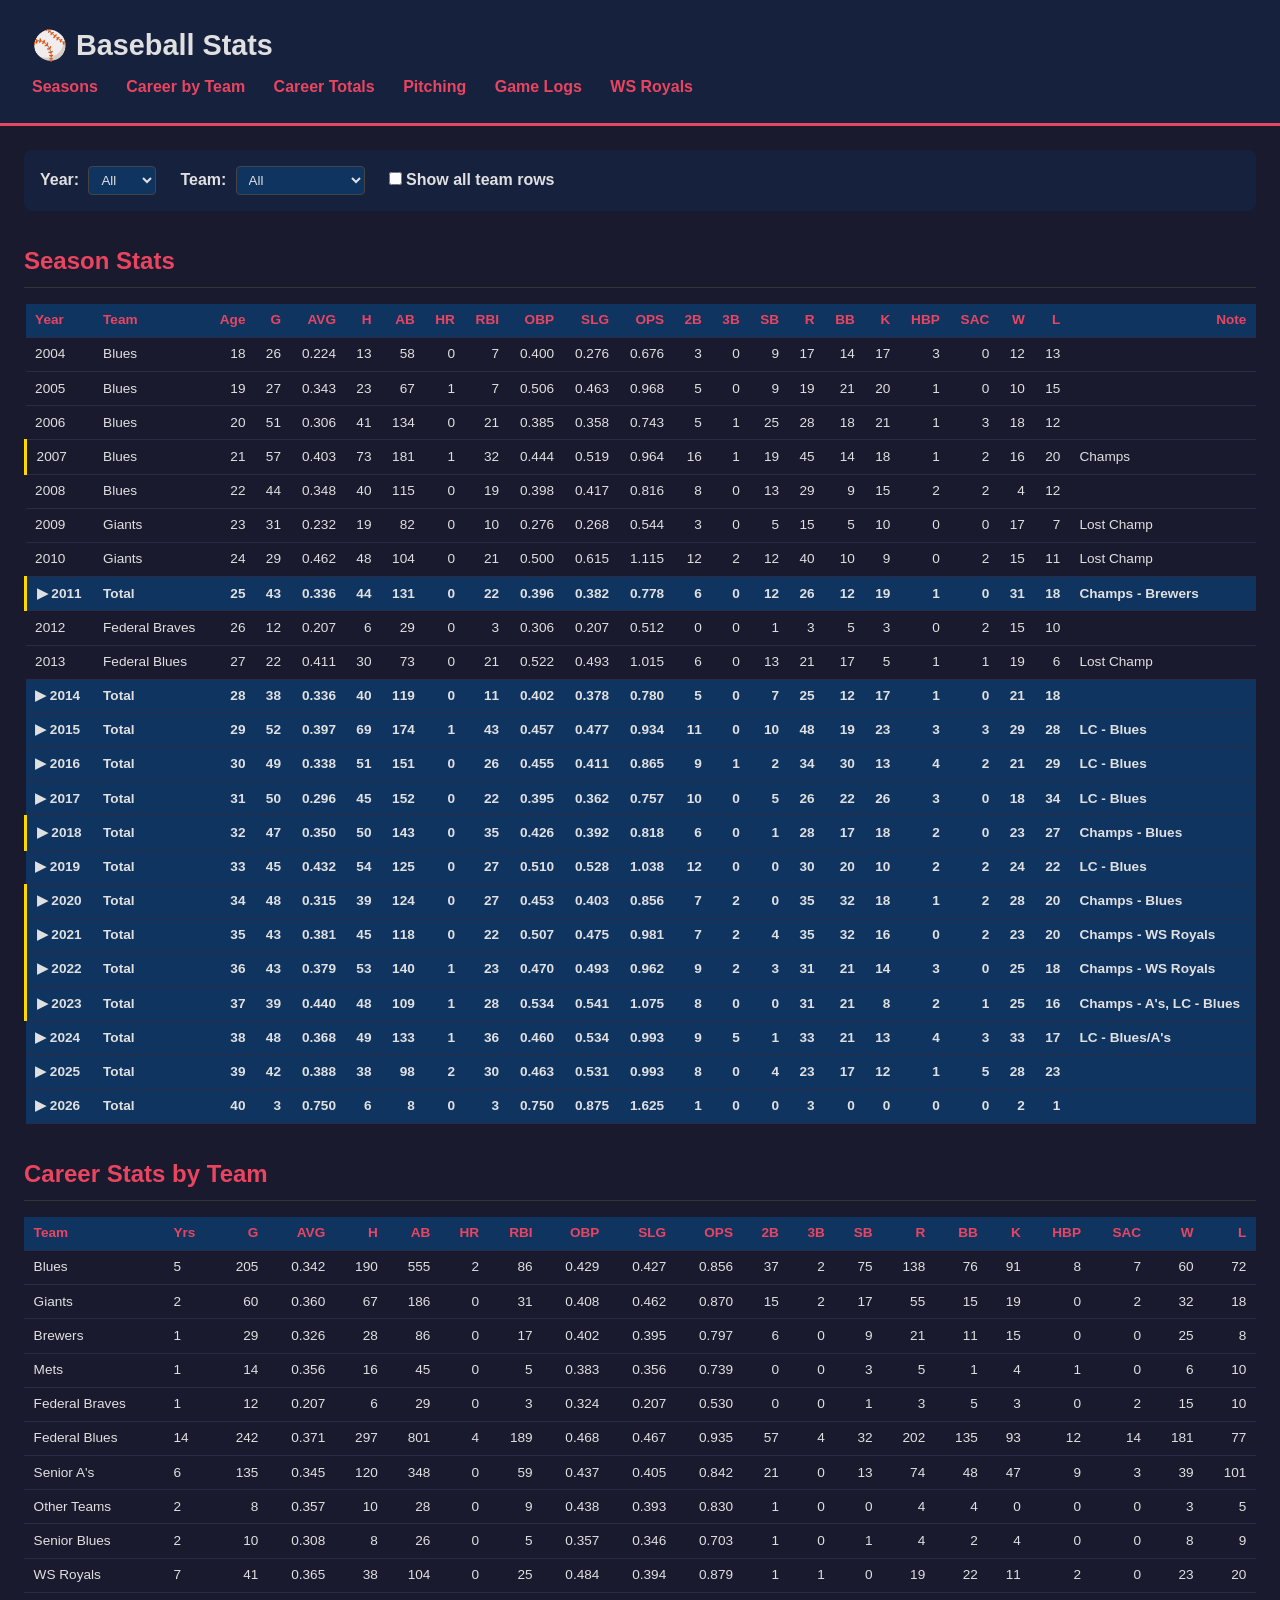
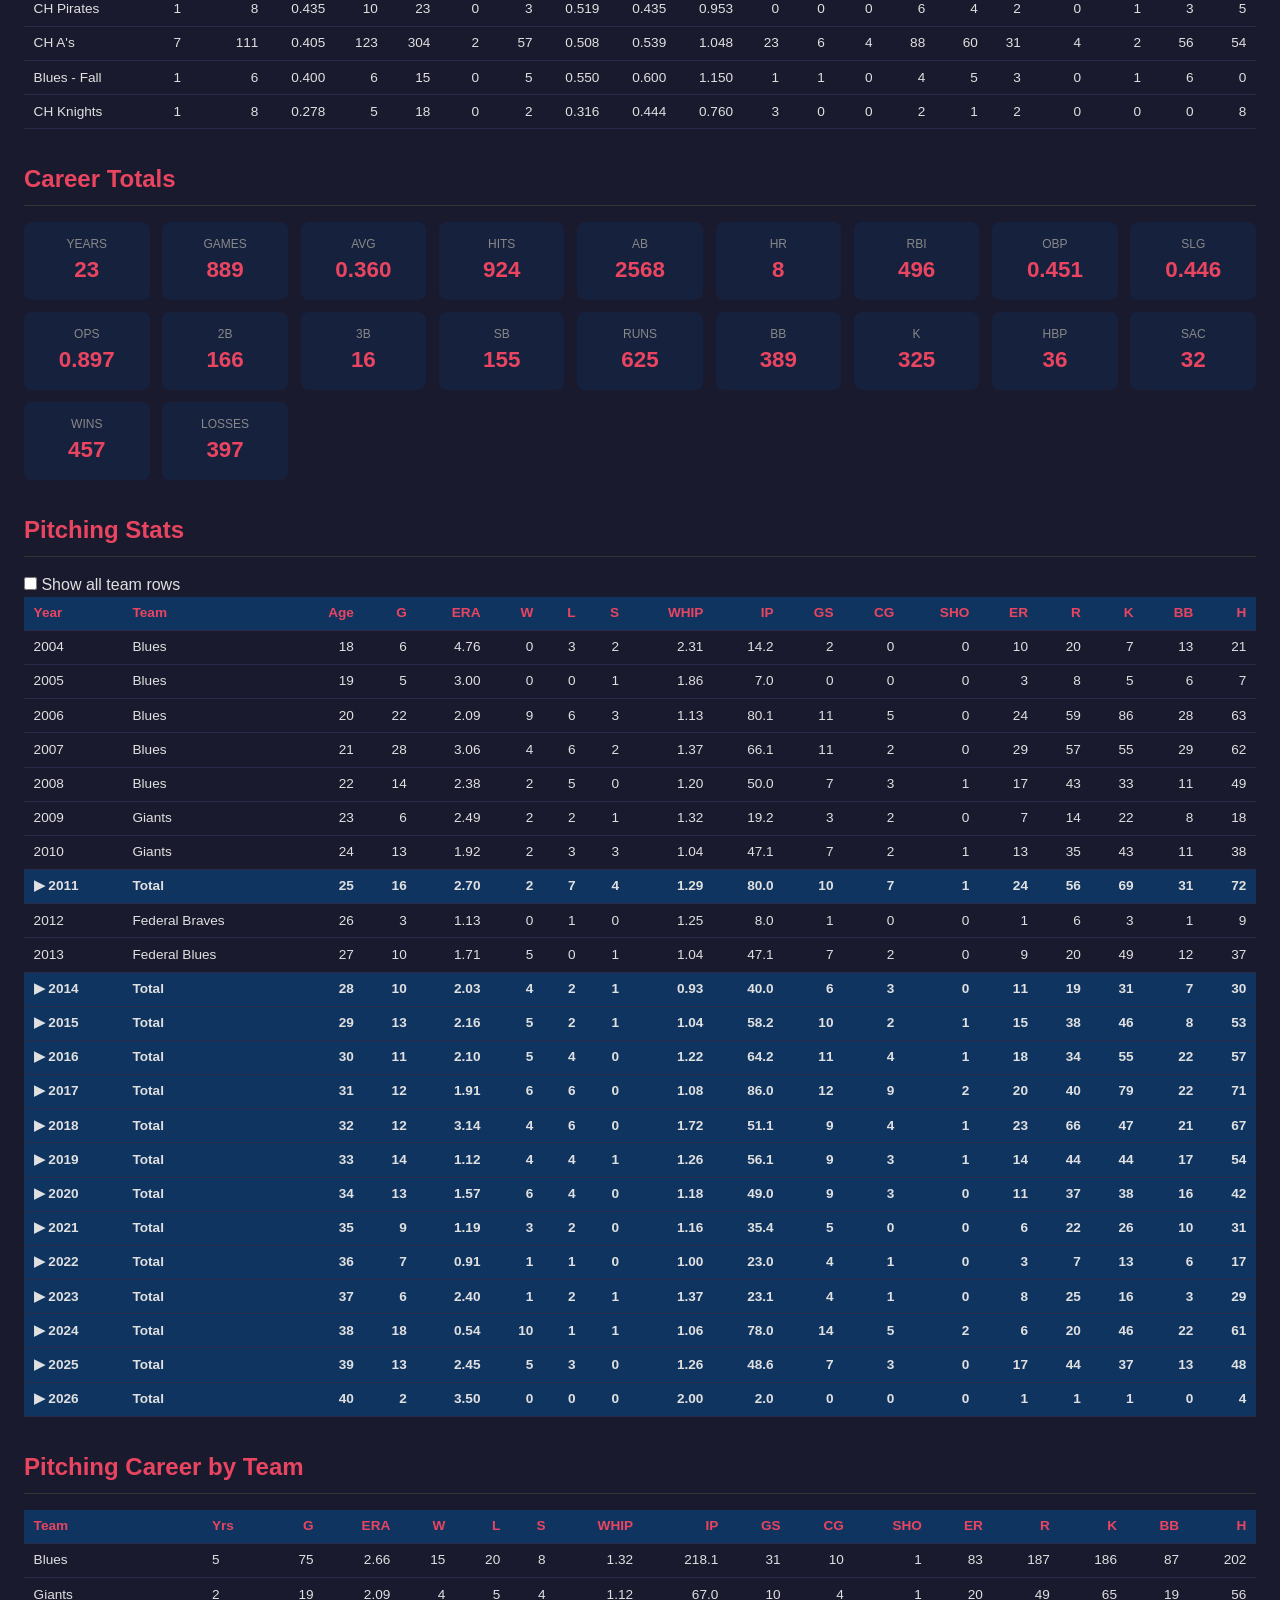
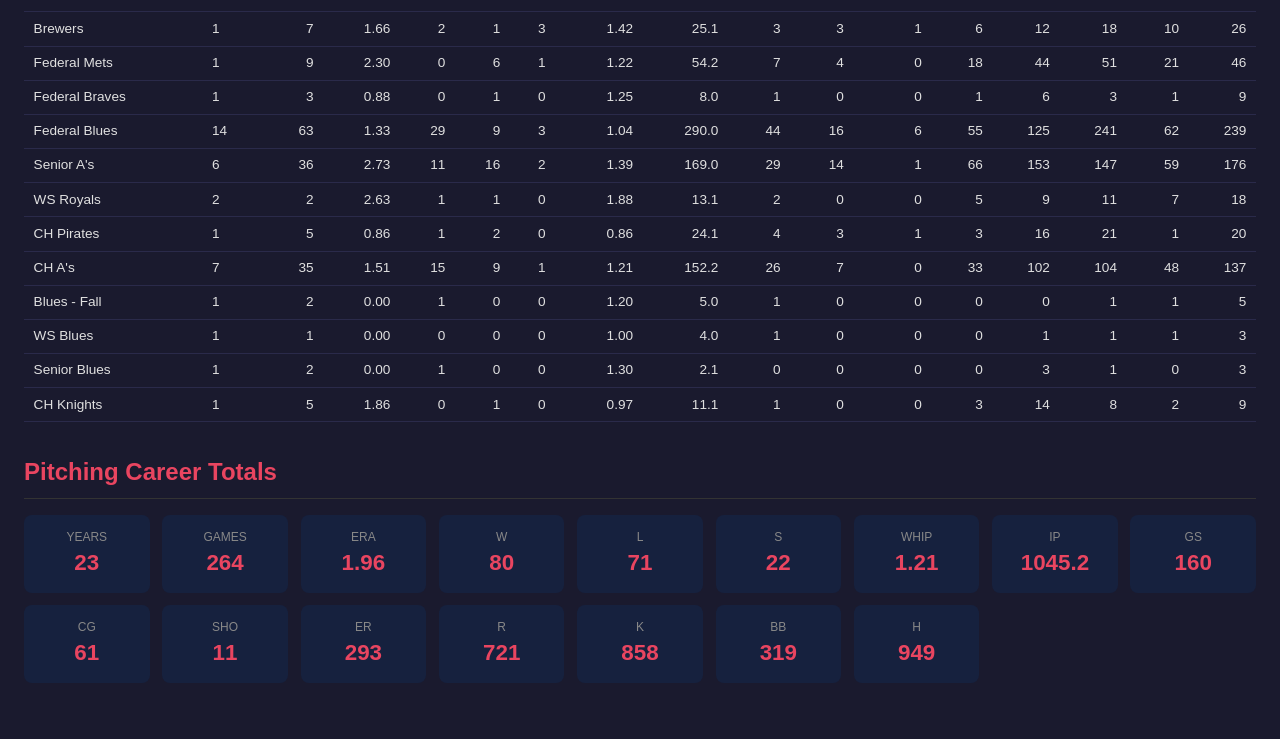
==== index.html @ e750cf39 "Add game logs page with year/team filters" ====
<!DOCTYPE html>
<html lang="en">
<head>
  <meta charset="UTF-8">
  <meta name="viewport" content="width=device-width, initial-scale=1.0">
  <title>Baseball Stats</title>
  <link rel="stylesheet" href="css/style.css">
</head>
<body>
  <header>
    <h1>⚾ Baseball Stats</h1>
    <nav>
      <a href="#seasons">Seasons</a>
      <a href="#career">Career by Team</a>
      <a href="#totals">Career Totals</a>
      <a href="#pitching">Pitching</a>
      <a href="gamelogs/">Game Logs</a>
      <a href="royals/">WS Royals</a>
    </nav>
  </header>

  <main>
    <section id="filters">
      <label>Year:
        <select id="yearFilter"><option value="">All</option></select>
      </label>
      <label>Team:
        <select id="teamFilter"><option value="">All</option></select>
      </label>
      <label>
        <input type="checkbox" id="hideTotals"> Show all team rows
      </label>
    </section>

    <section id="seasons">
      <h2>Season Stats</h2>
      <div class="table-wrap">
        <table id="seasonTable">
          <thead><tr>
            <th data-col="year">Year</th><th data-col="team">Team</th><th data-col="age">Age</th>
            <th data-col="g">G</th><th data-col="avg">AVG</th><th data-col="h">H</th>
            <th data-col="ab">AB</th><th data-col="hr">HR</th><th data-col="rbi">RBI</th>
            <th data-col="obp">OBP</th><th data-col="slg">SLG</th><th data-col="ops">OPS</th>
            <th data-col="2b">2B</th><th data-col="3b">3B</th><th data-col="sb">SB</th>
            <th data-col="r">R</th><th data-col="bb">BB</th><th data-col="k">K</th>
            <th data-col="hb">HBP</th><th data-col="s">SAC</th>
            <th data-col="w">W</th><th data-col="l">L</th><th data-col="note">Note</th>
          </tr></thead>
          <tbody></tbody>
        </table>
      </div>
    </section>

    <section id="career">
      <h2>Career Stats by Team</h2>
      <div class="table-wrap">
        <table id="careerTable">
          <thead><tr>
            <th data-col="team">Team</th><th data-col="years">Yrs</th><th data-col="g">G</th>
            <th data-col="avg">AVG</th><th data-col="h">H</th><th data-col="ab">AB</th>
            <th data-col="hr">HR</th><th data-col="rbi">RBI</th><th data-col="obp">OBP</th>
            <th data-col="slg">SLG</th><th data-col="ops">OPS</th>
            <th data-col="2b">2B</th><th data-col="3b">3B</th><th data-col="sb">SB</th>
            <th data-col="r">R</th><th data-col="bb">BB</th><th data-col="k">K</th>
            <th data-col="hb">HBP</th><th data-col="s">SAC</th>
            <th data-col="w">W</th><th data-col="l">L</th>
          </tr></thead>
          <tbody></tbody>
        </table>
      </div>
    </section>

    <section id="totals">
      <h2>Career Totals</h2>
      <div id="totalsCard"></div>
    </section>
    <section id="pitching">
      <h2>Pitching Stats</h2>
      <label>
        <input type="checkbox" id="hidePitchingTotals"> Show all team rows
      </label>
      <div class="table-wrap">
        <table id="pitchingTable">
          <thead><tr>
            <th data-col="year">Year</th><th data-col="team">Team</th><th data-col="age">Age</th>
            <th data-col="g">G</th><th data-col="era">ERA</th><th data-col="w">W</th>
            <th data-col="l">L</th><th data-col="s">S</th><th data-col="whip">WHIP</th>
            <th data-col="ip">IP</th><th data-col="gs">GS</th><th data-col="cg">CG</th>
            <th data-col="sho">SHO</th><th data-col="er">ER</th><th data-col="r">R</th>
            <th data-col="k">K</th><th data-col="bb">BB</th><th data-col="h">H</th>
          </tr></thead>
          <tbody></tbody>
        </table>
      </div>
    </section>

    <section id="pitchingCareer">
      <h2>Pitching Career by Team</h2>
      <div class="table-wrap">
        <table id="pitchingCareerTable">
          <thead><tr>
            <th>Team</th><th>Yrs</th><th>G</th><th>ERA</th><th>W</th><th>L</th>
            <th>S</th><th>WHIP</th><th>IP</th><th>GS</th><th>CG</th>
            <th>SHO</th><th>ER</th><th>R</th><th>K</th><th>BB</th><th>H</th>
          </tr></thead>
          <tbody></tbody>
        </table>
      </div>
    </section>

    <section id="pitchingTotals">
      <h2>Pitching Career Totals</h2>
      <div id="pitchingTotalsCard"></div>
    </section>

  </main>

  <script src="js/app.js"></script>
</body>
</html>
---- css/style.css ----
* { margin: 0; padding: 0; box-sizing: border-box; }

body {
  font-family: -apple-system, BlinkMacSystemFont, 'Segoe UI', sans-serif;
  background: #1a1a2e;
  color: #e0e0e0;
  line-height: 1.5;
}

header {
  background: #16213e;
  padding: 1.5rem 2rem;
  border-bottom: 3px solid #e94560;
}

header h1 { font-size: 1.8rem; margin-bottom: 0.5rem; }

nav a {
  color: #e94560;
  text-decoration: none;
  margin-right: 1.5rem;
  font-weight: 600;
}
nav a:hover { text-decoration: underline; }

main { max-width: 1400px; margin: 0 auto; padding: 1.5rem; }

section { margin-bottom: 2rem; }

h2 {
  color: #e94560;
  margin-bottom: 1rem;
  border-bottom: 1px solid #333;
  padding-bottom: 0.5rem;
}

#filters {
  display: flex;
  gap: 1.5rem;
  align-items: center;
  flex-wrap: wrap;
  padding: 1rem;
  background: #16213e;
  border-radius: 8px;
}

#filters label { font-weight: 600; }

#filters select {
  background: #0f3460;
  color: #e0e0e0;
  border: 1px solid #444;
  padding: 0.3rem 0.5rem;
  border-radius: 4px;
  margin-left: 0.3rem;
}

.table-wrap { overflow-x: auto; }

table {
  width: 100%;
  border-collapse: collapse;
  font-size: 0.85rem;
}

th, td {
  padding: 0.4rem 0.6rem;
  text-align: right;
  white-space: nowrap;
  border-bottom: 1px solid #2a2a4a;
}

th {
  background: #0f3460;
  color: #e94560;
  cursor: pointer;
  position: sticky;
  top: 0;
  user-select: none;
}
th:hover { background: #1a4a80; }
th.sort-asc::after { content: ' ▲'; }
th.sort-desc::after { content: ' ▼'; }

td:first-child, th:first-child,
td:nth-child(2), th:nth-child(2) { text-align: left; }

tr:hover { background: #16213e; }
tr.total-row { background: #0f3460; font-weight: 700; }
tr.champ-row { border-left: 3px solid gold; }

#totalsCard, #pitchingTotalsCard, .totals-card-grid {
  display: grid;
  grid-template-columns: repeat(auto-fill, minmax(120px, 1fr));
  gap: 0.8rem;
}

.stat-card {
  background: #16213e;
  padding: 0.8rem;
  border-radius: 8px;
  text-align: center;
}
.stat-card .label { font-size: 0.75rem; color: #888; text-transform: uppercase; }
.stat-card .value { font-size: 1.4rem; font-weight: 700; color: #e94560; }

@media (max-width: 768px) {
  header { padding: 1rem; }
  main { padding: 0.5rem; }
  #filters { flex-direction: column; gap: 0.5rem; }
  table { font-size: 0.75rem; }
  th, td { padding: 0.3rem 0.4rem; }
}
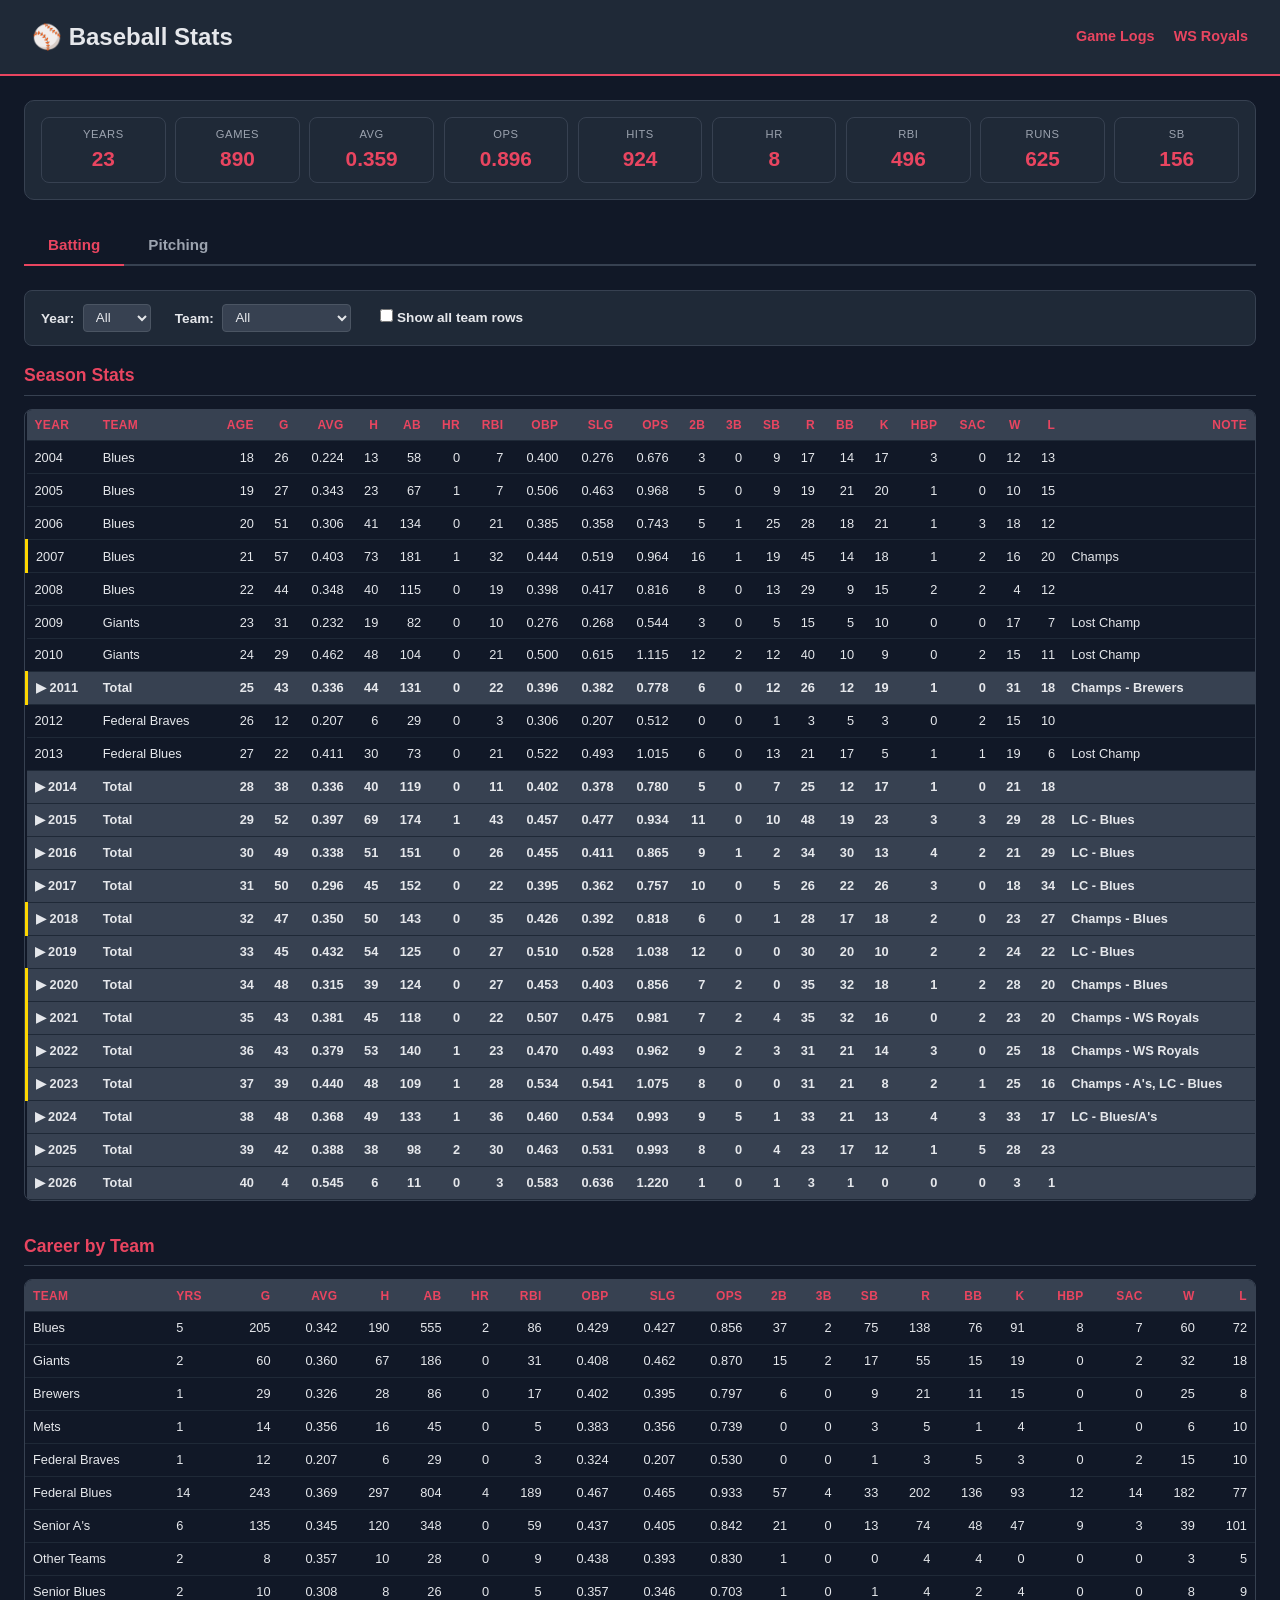
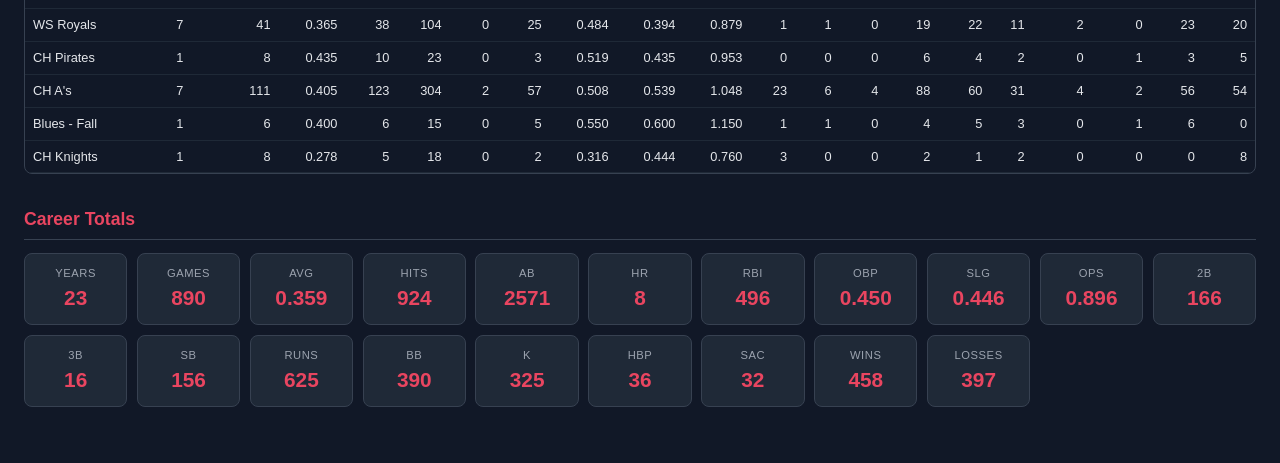
==== commit 5ca632c5: "Redesign: tabs, hero section, cleaner layout" ====
--- a/index.html
+++ b/index.html
@@ -10,109 +10,116 @@
   <header>
     <h1>⚾ Baseball Stats</h1>
     <nav>
-      <a href="#seasons">Seasons</a>
-      <a href="#career">Career by Team</a>
-      <a href="#totals">Career Totals</a>
-      <a href="#pitching">Pitching</a>
       <a href="gamelogs/">Game Logs</a>
       <a href="royals/">WS Royals</a>
     </nav>
   </header>
 
   <main>
-    <section id="filters">
-      <label>Year:
-        <select id="yearFilter"><option value="">All</option></select>
-      </label>
-      <label>Team:
-        <select id="teamFilter"><option value="">All</option></select>
-      </label>
-      <label>
-        <input type="checkbox" id="hideTotals"> Show all team rows
-      </label>
-    </section>
+    <div class="hero" id="heroCard"></div>
 
-    <section id="seasons">
-      <h2>Season Stats</h2>
-      <div class="table-wrap">
-        <table id="seasonTable">
-          <thead><tr>
-            <th data-col="year">Year</th><th data-col="team">Team</th><th data-col="age">Age</th>
-            <th data-col="g">G</th><th data-col="avg">AVG</th><th data-col="h">H</th>
-            <th data-col="ab">AB</th><th data-col="hr">HR</th><th data-col="rbi">RBI</th>
-            <th data-col="obp">OBP</th><th data-col="slg">SLG</th><th data-col="ops">OPS</th>
-            <th data-col="2b">2B</th><th data-col="3b">3B</th><th data-col="sb">SB</th>
-            <th data-col="r">R</th><th data-col="bb">BB</th><th data-col="k">K</th>
-            <th data-col="hb">HBP</th><th data-col="s">SAC</th>
-            <th data-col="w">W</th><th data-col="l">L</th><th data-col="note">Note</th>
-          </tr></thead>
-          <tbody></tbody>
-        </table>
-      </div>
-    </section>
+    <div class="tabs">
+      <button class="tab-btn active" data-tab="batting">Batting</button>
+      <button class="tab-btn" data-tab="pitching">Pitching</button>
+    </div>
 
-    <section id="career">
-      <h2>Career Stats by Team</h2>
-      <div class="table-wrap">
-        <table id="careerTable">
-          <thead><tr>
-            <th data-col="team">Team</th><th data-col="years">Yrs</th><th data-col="g">G</th>
-            <th data-col="avg">AVG</th><th data-col="h">H</th><th data-col="ab">AB</th>
-            <th data-col="hr">HR</th><th data-col="rbi">RBI</th><th data-col="obp">OBP</th>
-            <th data-col="slg">SLG</th><th data-col="ops">OPS</th>
-            <th data-col="2b">2B</th><th data-col="3b">3B</th><th data-col="sb">SB</th>
-            <th data-col="r">R</th><th data-col="bb">BB</th><th data-col="k">K</th>
-            <th data-col="hb">HBP</th><th data-col="s">SAC</th>
-            <th data-col="w">W</th><th data-col="l">L</th>
-          </tr></thead>
-          <tbody></tbody>
-        </table>
-      </div>
-    </section>
+    <div id="batting" class="tab-content active">
+      <section id="filters">
+        <label>Year:
+          <select id="yearFilter"><option value="">All</option></select>
+        </label>
+        <label>Team:
+          <select id="teamFilter"><option value="">All</option></select>
+        </label>
+        <label>
+          <input type="checkbox" id="hideTotals"> Show all team rows
+        </label>
+      </section>
 
-    <section id="totals">
-      <h2>Career Totals</h2>
-      <div id="totalsCard"></div>
-    </section>
-    <section id="pitching">
-      <h2>Pitching Stats</h2>
-      <label>
-        <input type="checkbox" id="hidePitchingTotals"> Show all team rows
-      </label>
-      <div class="table-wrap">
-        <table id="pitchingTable">
-          <thead><tr>
-            <th data-col="year">Year</th><th data-col="team">Team</th><th data-col="age">Age</th>
-            <th data-col="g">G</th><th data-col="era">ERA</th><th data-col="w">W</th>
-            <th data-col="l">L</th><th data-col="s">S</th><th data-col="whip">WHIP</th>
-            <th data-col="ip">IP</th><th data-col="gs">GS</th><th data-col="cg">CG</th>
-            <th data-col="sho">SHO</th><th data-col="er">ER</th><th data-col="r">R</th>
-            <th data-col="k">K</th><th data-col="bb">BB</th><th data-col="h">H</th>
-          </tr></thead>
-          <tbody></tbody>
-        </table>
-      </div>
-    </section>
+      <section id="seasons">
+        <h2>Season Stats</h2>
+        <div class="table-wrap">
+          <table id="seasonTable">
+            <thead><tr>
+              <th data-col="year">Year</th><th data-col="team">Team</th><th data-col="age">Age</th>
+              <th data-col="g">G</th><th data-col="avg">AVG</th><th data-col="h">H</th>
+              <th data-col="ab">AB</th><th data-col="hr">HR</th><th data-col="rbi">RBI</th>
+              <th data-col="obp">OBP</th><th data-col="slg">SLG</th><th data-col="ops">OPS</th>
+              <th data-col="2b">2B</th><th data-col="3b">3B</th><th data-col="sb">SB</th>
+              <th data-col="r">R</th><th data-col="bb">BB</th><th data-col="k">K</th>
+              <th data-col="hb">HBP</th><th data-col="s">SAC</th>
+              <th data-col="w">W</th><th data-col="l">L</th><th data-col="note">Note</th>
+            </tr></thead>
+            <tbody></tbody>
+          </table>
+        </div>
+      </section>
 
-    <section id="pitchingCareer">
-      <h2>Pitching Career by Team</h2>
-      <div class="table-wrap">
-        <table id="pitchingCareerTable">
-          <thead><tr>
-            <th>Team</th><th>Yrs</th><th>G</th><th>ERA</th><th>W</th><th>L</th>
-            <th>S</th><th>WHIP</th><th>IP</th><th>GS</th><th>CG</th>
-            <th>SHO</th><th>ER</th><th>R</th><th>K</th><th>BB</th><th>H</th>
-          </tr></thead>
-          <tbody></tbody>
-        </table>
-      </div>
-    </section>
+      <section id="career">
+        <h2>Career by Team</h2>
+        <div class="table-wrap">
+          <table id="careerTable">
+            <thead><tr>
+              <th data-col="team">Team</th><th data-col="years">Yrs</th><th data-col="g">G</th>
+              <th data-col="avg">AVG</th><th data-col="h">H</th><th data-col="ab">AB</th>
+              <th data-col="hr">HR</th><th data-col="rbi">RBI</th><th data-col="obp">OBP</th>
+              <th data-col="slg">SLG</th><th data-col="ops">OPS</th>
+              <th data-col="2b">2B</th><th data-col="3b">3B</th><th data-col="sb">SB</th>
+              <th data-col="r">R</th><th data-col="bb">BB</th><th data-col="k">K</th>
+              <th data-col="hb">HBP</th><th data-col="s">SAC</th>
+              <th data-col="w">W</th><th data-col="l">L</th>
+            </tr></thead>
+            <tbody></tbody>
+          </table>
+        </div>
+      </section>
 
-    <section id="pitchingTotals">
-      <h2>Pitching Career Totals</h2>
-      <div id="pitchingTotalsCard"></div>
-    </section>
+      <section id="totals">
+        <h2>Career Totals</h2>
+        <div id="totalsCard"></div>
+      </section>
+    </div>
 
+    <div id="pitching" class="tab-content">
+      <section>
+        <h2>Pitching Stats</h2>
+        <label style="display:inline-block;margin-bottom:0.8rem;">
+          <input type="checkbox" id="hidePitchingTotals"> Show all team rows
+        </label>
+        <div class="table-wrap">
+          <table id="pitchingTable">
+            <thead><tr>
+              <th data-col="year">Year</th><th data-col="team">Team</th><th data-col="age">Age</th>
+              <th data-col="g">G</th><th data-col="era">ERA</th><th data-col="w">W</th>
+              <th data-col="l">L</th><th data-col="s">S</th><th data-col="whip">WHIP</th>
+              <th data-col="ip">IP</th><th data-col="gs">GS</th><th data-col="cg">CG</th>
+              <th data-col="sho">SHO</th><th data-col="er">ER</th><th data-col="r">R</th>
+              <th data-col="k">K</th><th data-col="bb">BB</th><th data-col="h">H</th>
+            </tr></thead>
+            <tbody></tbody>
+          </table>
+        </div>
+      </section>
+
+      <section id="pitchingCareer">
+        <h2>Pitching Career by Team</h2>
+        <div class="table-wrap">
+          <table id="pitchingCareerTable">
+            <thead><tr>
+              <th>Team</th><th>Yrs</th><th>G</th><th>ERA</th><th>W</th><th>L</th>
+              <th>S</th><th>WHIP</th><th>IP</th><th>GS</th><th>CG</th>
+              <th>SHO</th><th>ER</th><th>R</th><th>K</th><th>BB</th><th>H</th>
+            </tr></thead>
+            <tbody></tbody>
+          </table>
+        </div>
+      </section>
+
+      <section id="pitchingTotals">
+        <h2>Pitching Career Totals</h2>
+        <div id="pitchingTotalsCard"></div>
+      </section>
+    </div>
   </main>
 
   <script src="js/app.js"></script>
--- a/css/style.css
+++ b/css/style.css
@@ -2,112 +2,179 @@
 
 body {
   font-family: -apple-system, BlinkMacSystemFont, 'Segoe UI', sans-serif;
-  background: #1a1a2e;
-  color: #e0e0e0;
+  background: #111827;
+  color: #e5e7eb;
   line-height: 1.5;
 }
 
 header {
-  background: #16213e;
-  padding: 1.5rem 2rem;
-  border-bottom: 3px solid #e94560;
+  background: #1f2937;
+  padding: 1.2rem 2rem;
+  border-bottom: 2px solid #e94560;
+  display: flex;
+  align-items: center;
+  justify-content: space-between;
+  flex-wrap: wrap;
+  gap: 0.5rem;
 }
 
-header h1 { font-size: 1.8rem; margin-bottom: 0.5rem; }
+header h1 { font-size: 1.5rem; }
 
+nav { display: flex; gap: 1.2rem; flex-wrap: wrap; }
 nav a {
   color: #e94560;
   text-decoration: none;
-  margin-right: 1.5rem;
   font-weight: 600;
+  font-size: 0.9rem;
 }
 nav a:hover { text-decoration: underline; }
 
 main { max-width: 1400px; margin: 0 auto; padding: 1.5rem; }
 
+/* Hero */
+.hero {
+  display: grid;
+  grid-template-columns: repeat(auto-fit, minmax(100px, 1fr));
+  gap: 0.6rem;
+  margin-bottom: 1.5rem;
+  padding: 1rem;
+  background: #1f2937;
+  border-radius: 10px;
+  border: 1px solid #374151;
+}
+
+.hero .stat-card {
+  background: transparent;
+  padding: 0.5rem;
+}
+
+/* Tabs */
+.tabs {
+  display: flex;
+  gap: 0;
+  margin-bottom: 1.5rem;
+  border-bottom: 2px solid #374151;
+}
+
+.tab-btn {
+  padding: 0.7rem 1.5rem;
+  background: transparent;
+  border: none;
+  color: #9ca3af;
+  font-size: 0.95rem;
+  font-weight: 600;
+  cursor: pointer;
+  border-bottom: 2px solid transparent;
+  margin-bottom: -2px;
+  transition: color 0.2s, border-color 0.2s;
+}
+
+.tab-btn:hover { color: #e5e7eb; }
+.tab-btn.active {
+  color: #e94560;
+  border-bottom-color: #e94560;
+}
+
+.tab-content { display: none; }
+.tab-content.active { display: block; }
+
+/* Sections */
 section { margin-bottom: 2rem; }
 
 h2 {
   color: #e94560;
-  margin-bottom: 1rem;
-  border-bottom: 1px solid #333;
-  padding-bottom: 0.5rem;
+  margin-bottom: 0.8rem;
+  font-size: 1.1rem;
+  border-bottom: 1px solid #374151;
+  padding-bottom: 0.4rem;
 }
 
+/* Filters */
 #filters {
   display: flex;
   gap: 1.5rem;
   align-items: center;
   flex-wrap: wrap;
-  padding: 1rem;
-  background: #16213e;
+  padding: 0.8rem 1rem;
+  background: #1f2937;
   border-radius: 8px;
+  margin-bottom: 1rem;
+  border: 1px solid #374151;
 }
 
-#filters label { font-weight: 600; }
+#filters label { font-weight: 600; font-size: 0.85rem; }
 
-#filters select {
-  background: #0f3460;
-  color: #e0e0e0;
-  border: 1px solid #444;
+#filters select, #filters input[type="checkbox"] {
+  background: #374151;
+  color: #e5e7eb;
+  border: 1px solid #4b5563;
   padding: 0.3rem 0.5rem;
   border-radius: 4px;
   margin-left: 0.3rem;
 }
 
-.table-wrap { overflow-x: auto; }
+/* Tables */
+.table-wrap { overflow-x: auto; border-radius: 8px; border: 1px solid #374151; }
 
 table {
   width: 100%;
   border-collapse: collapse;
-  font-size: 0.85rem;
+  font-size: 0.8rem;
 }
 
 th, td {
-  padding: 0.4rem 0.6rem;
+  padding: 0.4rem 0.5rem;
   text-align: right;
   white-space: nowrap;
-  border-bottom: 1px solid #2a2a4a;
+  border-bottom: 1px solid #1f2937;
 }
 
 th {
-  background: #0f3460;
+  background: #374151;
   color: #e94560;
   cursor: pointer;
   position: sticky;
   top: 0;
   user-select: none;
+  font-size: 0.75rem;
+  text-transform: uppercase;
+  letter-spacing: 0.03em;
 }
-th:hover { background: #1a4a80; }
+th:hover { background: #4b5563; }
 th.sort-asc::after { content: ' ▲'; }
 th.sort-desc::after { content: ' ▼'; }
 
 td:first-child, th:first-child,
 td:nth-child(2), th:nth-child(2) { text-align: left; }
 
-tr:hover { background: #16213e; }
-tr.total-row { background: #0f3460; font-weight: 700; }
+tr:hover { background: #1f2937; }
+tr.total-row { background: #374151; font-weight: 700; }
 tr.champ-row { border-left: 3px solid gold; }
+tr.expandable:hover { background: #4b5563; }
 
+/* Stat Cards */
 #totalsCard, #pitchingTotalsCard, .totals-card-grid {
   display: grid;
-  grid-template-columns: repeat(auto-fill, minmax(120px, 1fr));
-  gap: 0.8rem;
+  grid-template-columns: repeat(auto-fill, minmax(100px, 1fr));
+  gap: 0.6rem;
 }
 
 .stat-card {
-  background: #16213e;
-  padding: 0.8rem;
+  background: #1f2937;
+  padding: 0.7rem;
   border-radius: 8px;
   text-align: center;
+  border: 1px solid #374151;
 }
-.stat-card .label { font-size: 0.75rem; color: #888; text-transform: uppercase; }
-.stat-card .value { font-size: 1.4rem; font-weight: 700; color: #e94560; }
+.stat-card .label { font-size: 0.7rem; color: #9ca3af; text-transform: uppercase; letter-spacing: 0.05em; }
+.stat-card .value { font-size: 1.3rem; font-weight: 700; color: #e94560; }
 
 @media (max-width: 768px) {
-  header { padding: 1rem; }
-  main { padding: 0.5rem; }
+  header { padding: 1rem; flex-direction: column; align-items: flex-start; }
+  main { padding: 0.75rem; }
   #filters { flex-direction: column; gap: 0.5rem; }
-  table { font-size: 0.75rem; }
+  table { font-size: 0.7rem; }
   th, td { padding: 0.3rem 0.4rem; }
+  .hero { grid-template-columns: repeat(3, 1fr); }
+  .tab-btn { padding: 0.5rem 1rem; font-size: 0.85rem; }
 }
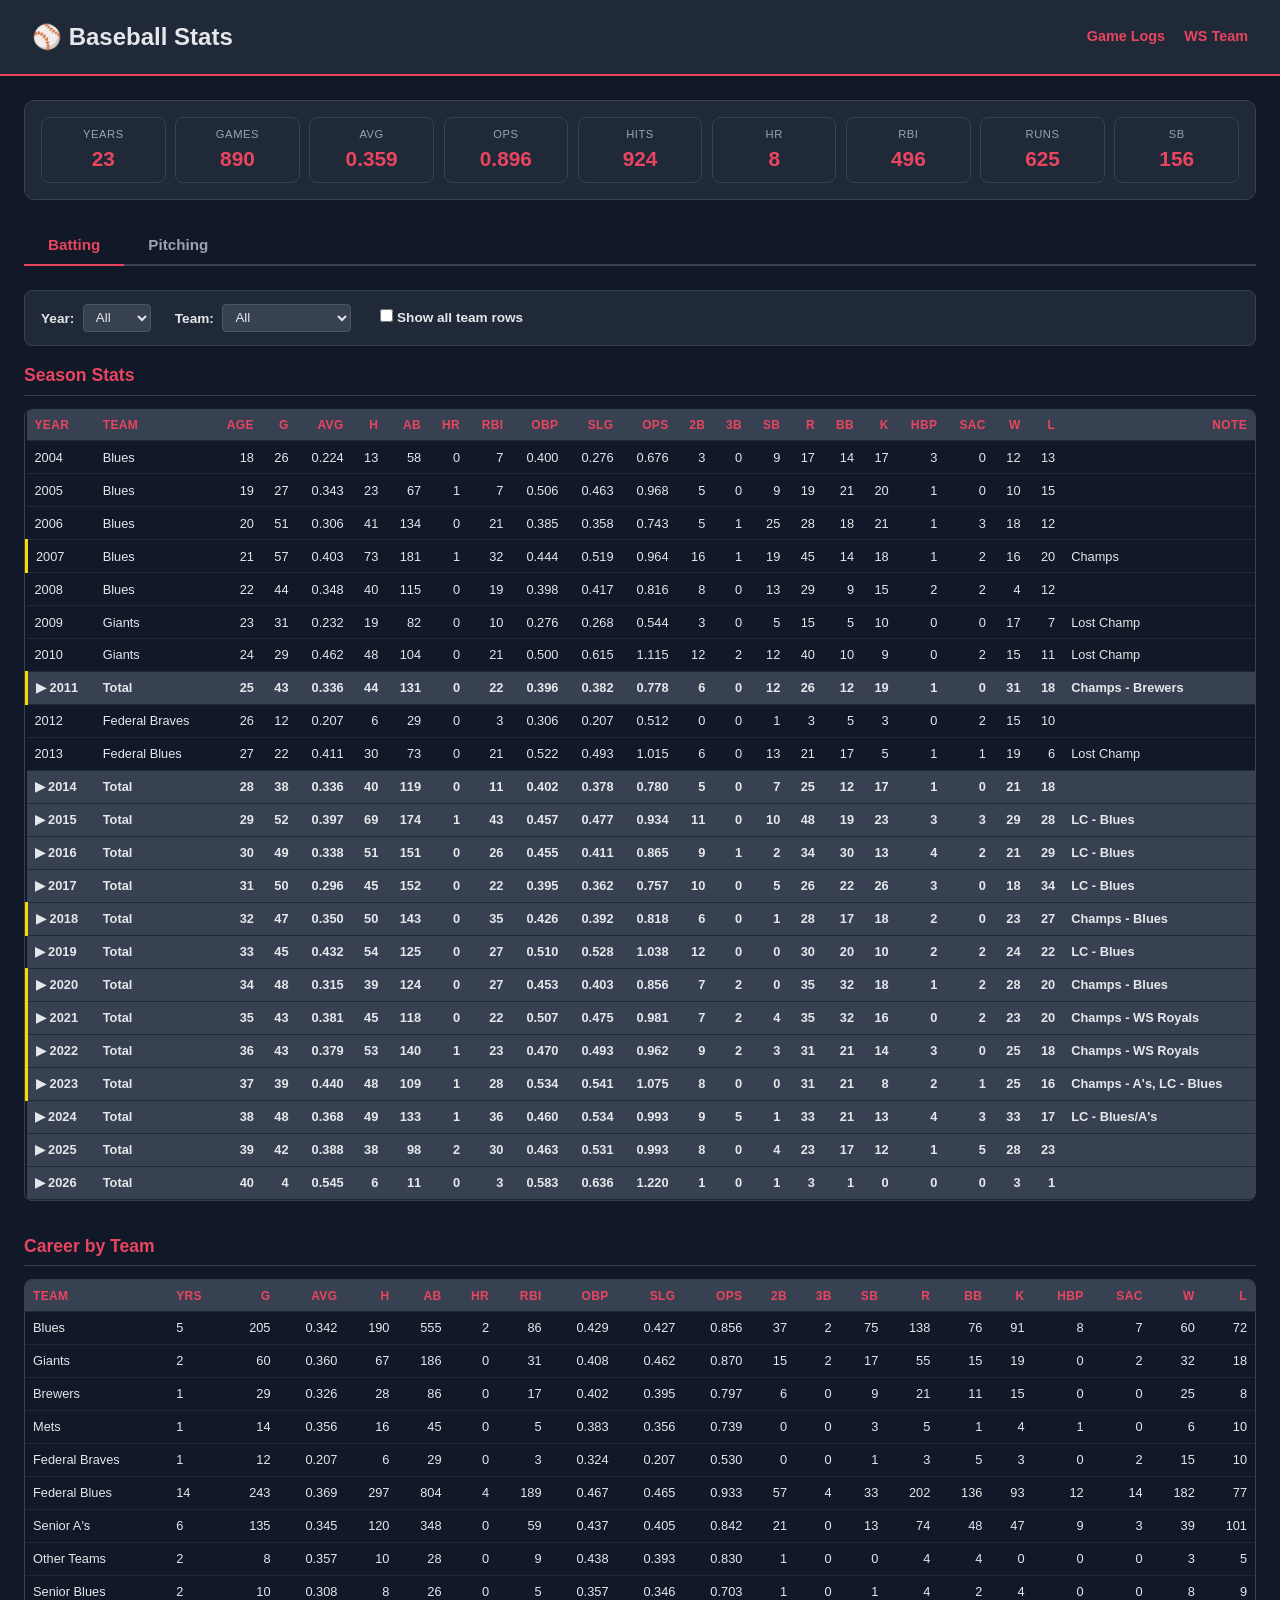
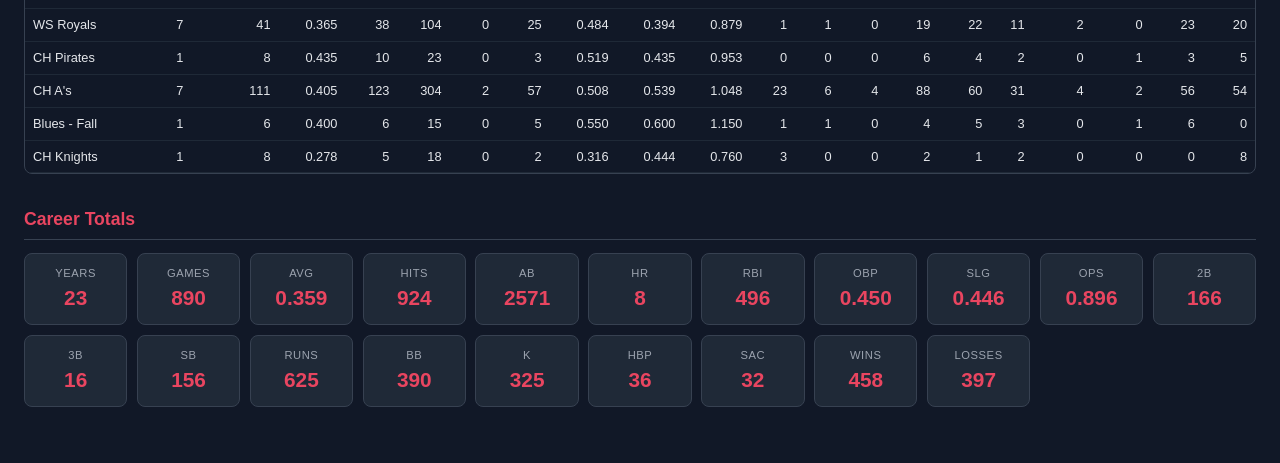
==== commit ef07d0e2: "Rename to WS Team, add Team Stats tab with player aggregation" ====
--- a/index.html
+++ b/index.html
@@ -11,7 +11,7 @@
     <h1>⚾ Baseball Stats</h1>
     <nav>
       <a href="gamelogs/">Game Logs</a>
-      <a href="royals/">WS Royals</a>
+      <a href="royals/">WS Team</a>
     </nav>
   </header>
 
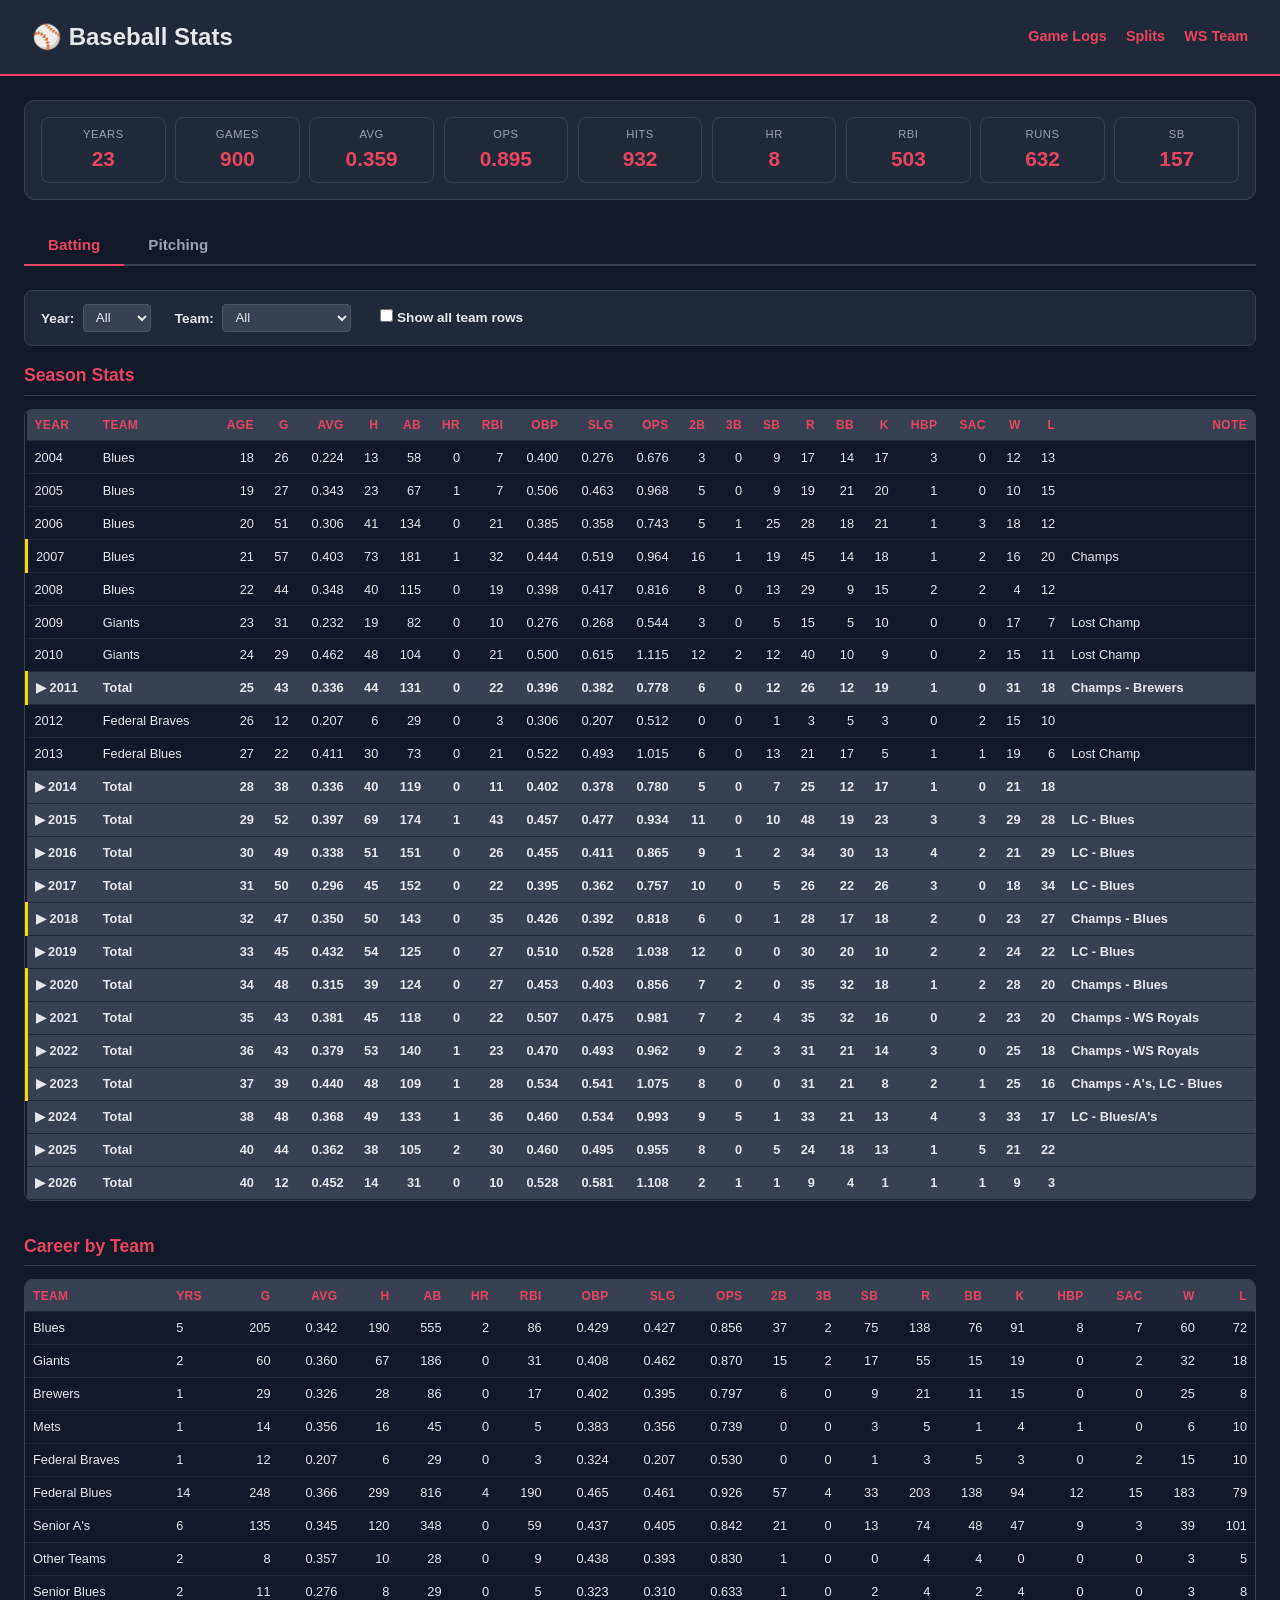
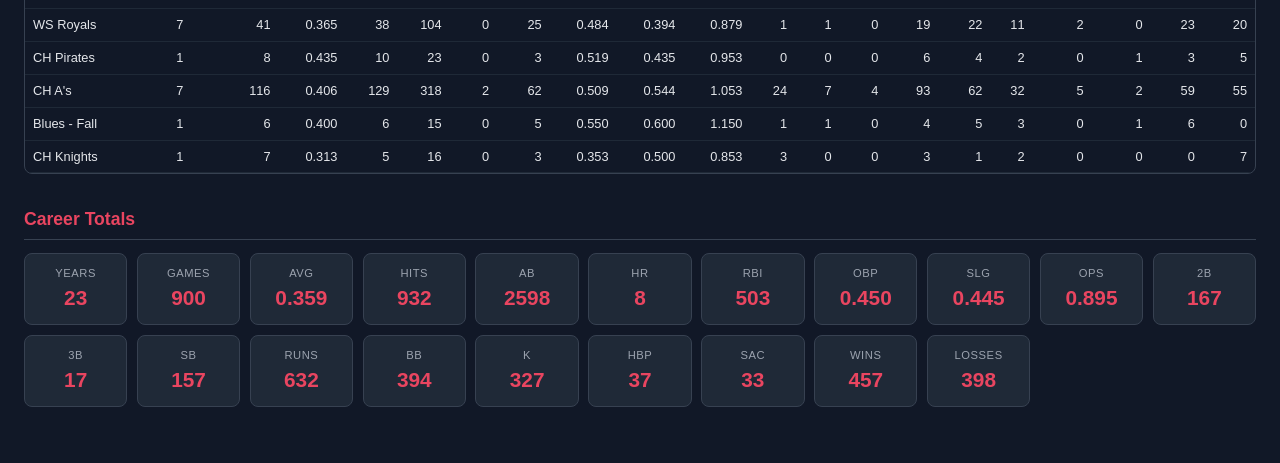
==== commit 68cb5c36: "Splits: dedicated page, fix field/opponent names, add nav links - Created splits.html as its own pag" ====
--- a/index.html
+++ b/index.html
@@ -11,6 +11,7 @@
     <h1>⚾ Baseball Stats</h1>
     <nav>
       <a href="gamelogs/">Game Logs</a>
+      <a href="splits.html">Splits</a>
       <a href="royals/">WS Team</a>
     </nav>
   </header>
--- a/css/style.css
+++ b/css/style.css
@@ -178,3 +178,17 @@
   .hero { grid-template-columns: repeat(3, 1fr); }
   .tab-btn { padding: 0.5rem 1rem; font-size: 0.85rem; }
 }
+
+/* Split tabs */
+.split-tab {
+  padding: 6px 14px;
+  border-radius: 4px;
+  border: 1px solid #444;
+  background: transparent;
+  color: #ccc;
+  font-size: 0.85rem;
+  cursor: pointer;
+  transition: all 0.15s;
+}
+.split-tab:hover { background: #333; color: #fff; }
+.split-tab.active { background: #4caf50; color: #fff; border-color: #4caf50; }
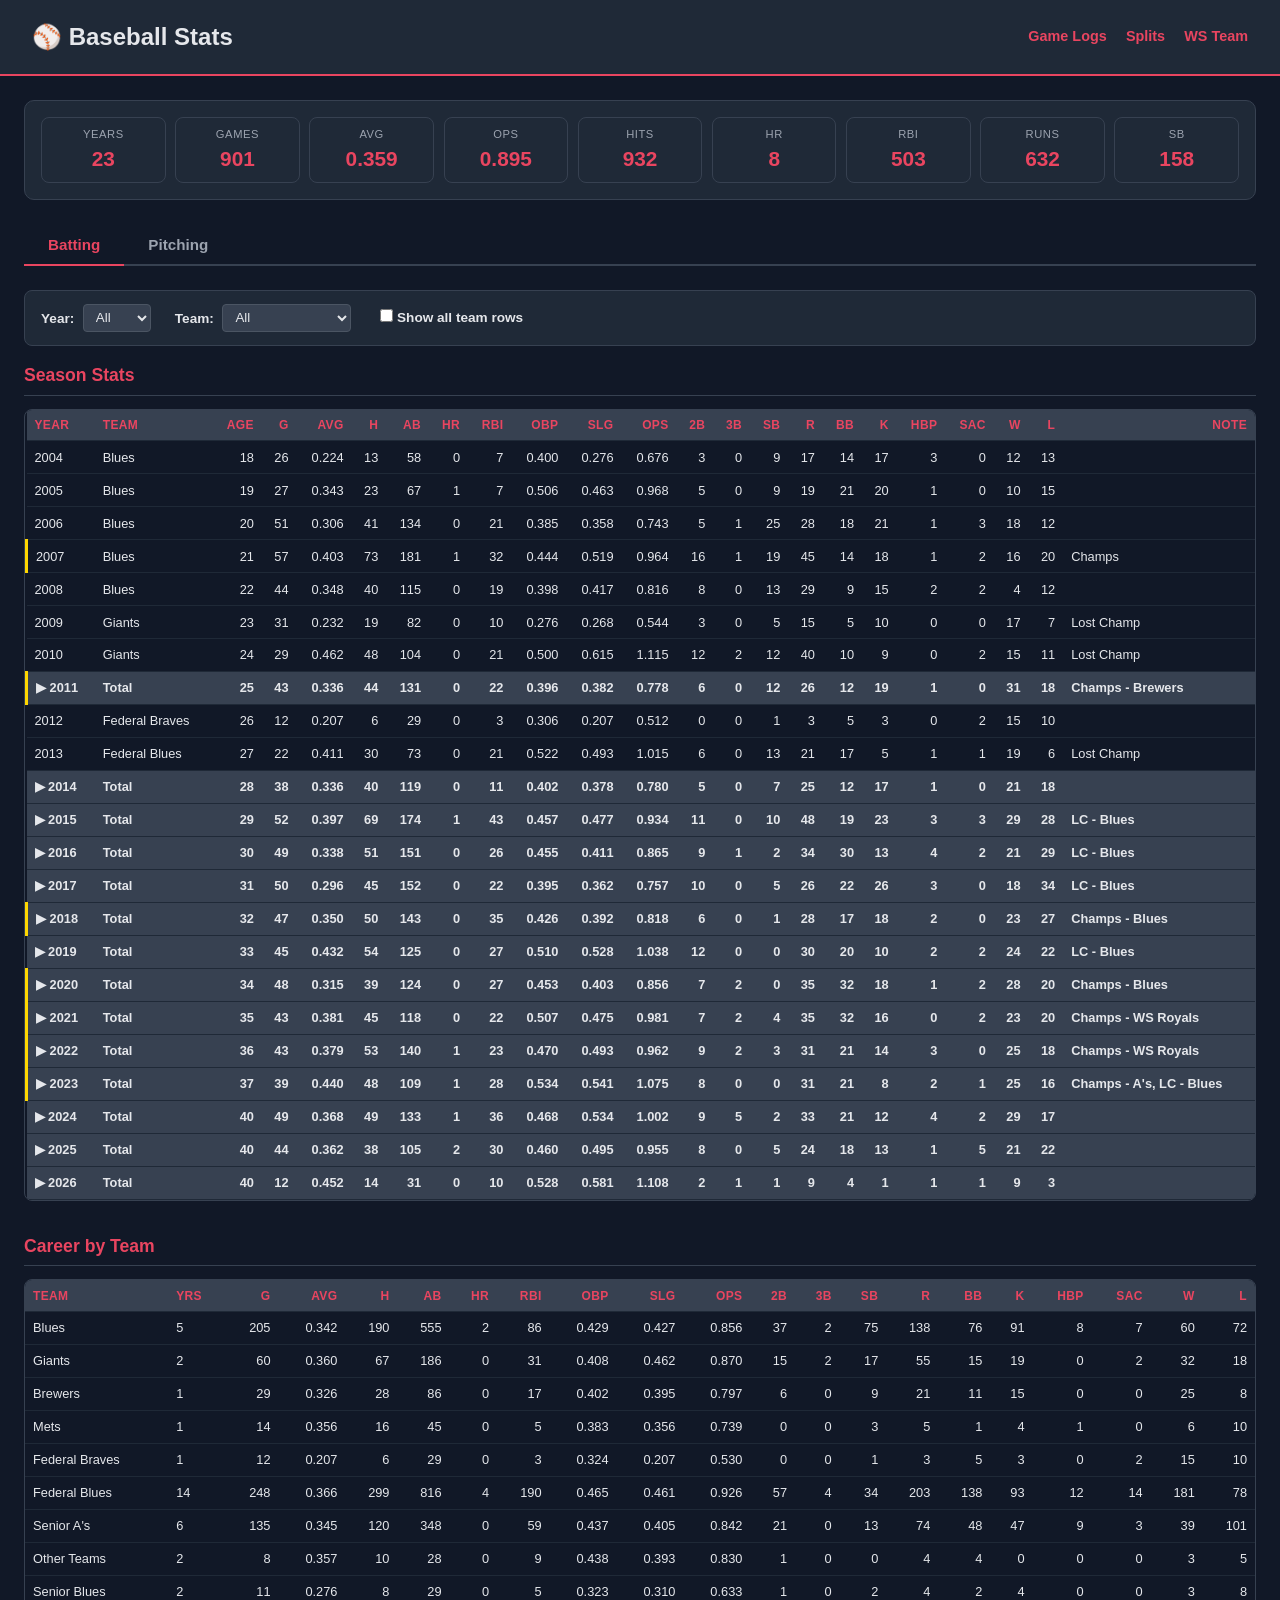
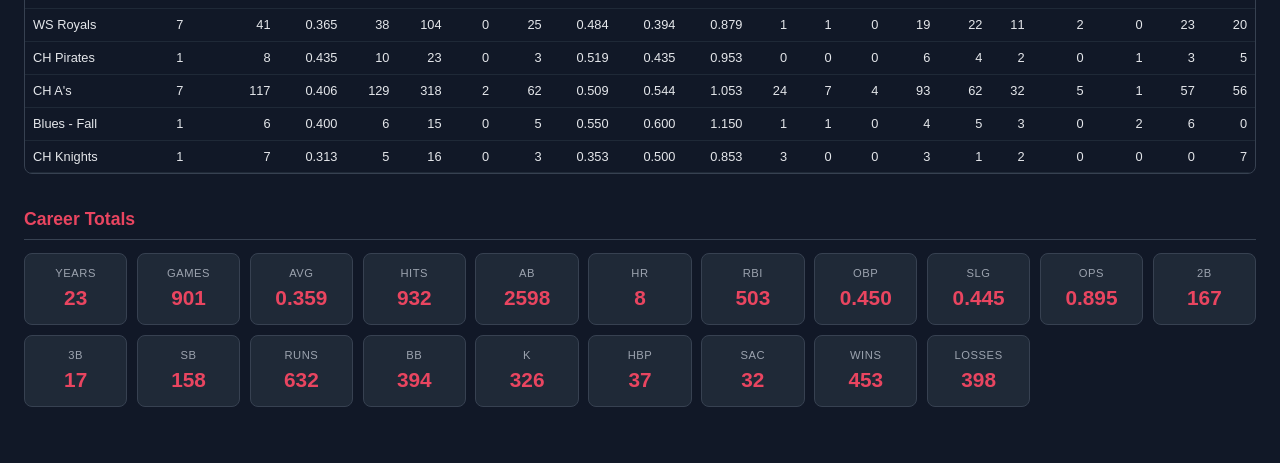
==== commit 6932e096: "Add 2024 game logs (49 games) + centralize GAME_YEARS in js/config.js - 2024: CH A's (23g), Federal " ====
--- a/index.html
+++ b/index.html
@@ -123,6 +123,7 @@
     </div>
   </main>
 
+  <script src="js/config.js"></script>
   <script src="js/app.js"></script>
 </body>
 </html>
--- a/css/style.css
+++ b/css/style.css
@@ -192,3 +192,7 @@
 }
 .split-tab:hover { background: #333; color: #fff; }
 .split-tab.active { background: #4caf50; color: #fff; border-color: #4caf50; }
+
+/* Sortable headers */
+.sortable { cursor: pointer; user-select: none; }
+.sortable:hover { color: #4caf50; }
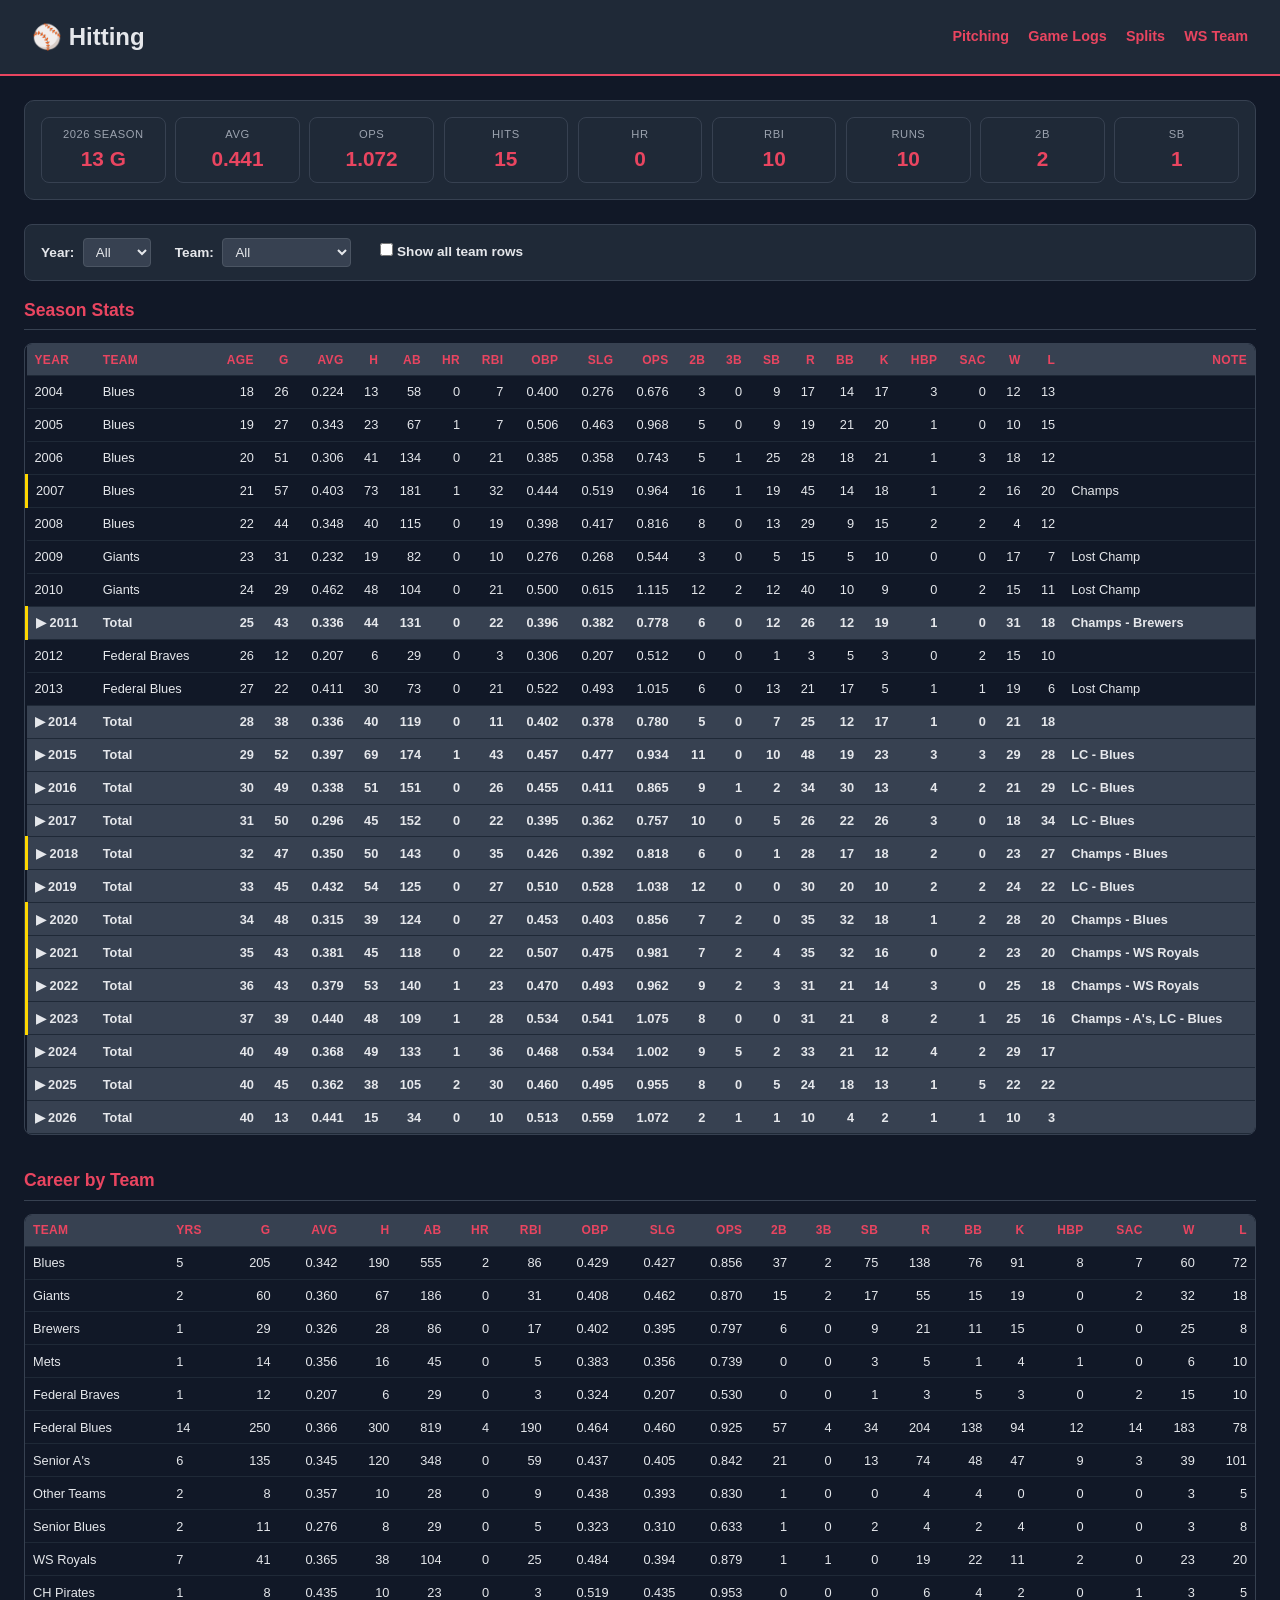
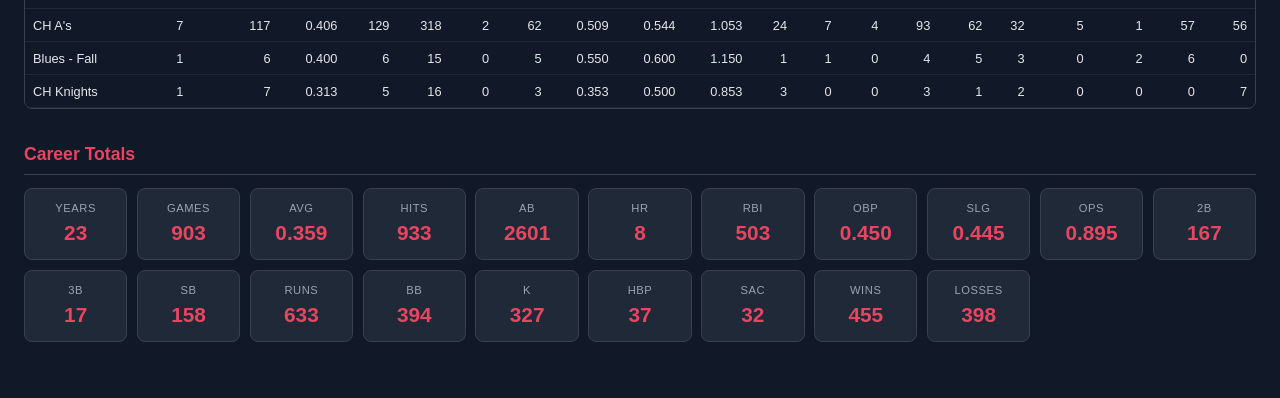
==== commit 4de99e68: "Split into Hitting + Pitching pages, current season in hero card - index.html is now the Hitting pag" ====
--- a/index.html
+++ b/index.html
@@ -3,13 +3,14 @@
 <head>
   <meta charset="UTF-8">
   <meta name="viewport" content="width=device-width, initial-scale=1.0">
-  <title>Baseball Stats</title>
+  <title>Hitting - Baseball Stats</title>
   <link rel="stylesheet" href="css/style.css">
 </head>
 <body>
   <header>
-    <h1>⚾ Baseball Stats</h1>
+    <h1>⚾ Hitting</h1>
     <nav>
+      <a href="pitching.html">Pitching</a>
       <a href="gamelogs/">Game Logs</a>
       <a href="splits.html">Splits</a>
       <a href="royals/">WS Team</a>
@@ -19,108 +20,60 @@
   <main>
     <div class="hero" id="heroCard"></div>
 
-    <div class="tabs">
-      <button class="tab-btn active" data-tab="batting">Batting</button>
-      <button class="tab-btn" data-tab="pitching">Pitching</button>
-    </div>
+    <section id="filters">
+      <label>Year:
+        <select id="yearFilter"><option value="">All</option></select>
+      </label>
+      <label>Team:
+        <select id="teamFilter"><option value="">All</option></select>
+      </label>
+      <label>
+        <input type="checkbox" id="hideTotals"> Show all team rows
+      </label>
+    </section>
 
-    <div id="batting" class="tab-content active">
-      <section id="filters">
-        <label>Year:
-          <select id="yearFilter"><option value="">All</option></select>
-        </label>
-        <label>Team:
-          <select id="teamFilter"><option value="">All</option></select>
-        </label>
-        <label>
-          <input type="checkbox" id="hideTotals"> Show all team rows
-        </label>
-      </section>
+    <section id="seasons">
+      <h2>Season Stats</h2>
+      <div class="table-wrap">
+        <table id="seasonTable">
+          <thead><tr>
+            <th data-col="year">Year</th><th data-col="team">Team</th><th data-col="age">Age</th>
+            <th data-col="g">G</th><th data-col="avg">AVG</th><th data-col="h">H</th>
+            <th data-col="ab">AB</th><th data-col="hr">HR</th><th data-col="rbi">RBI</th>
+            <th data-col="obp">OBP</th><th data-col="slg">SLG</th><th data-col="ops">OPS</th>
+            <th data-col="2b">2B</th><th data-col="3b">3B</th><th data-col="sb">SB</th>
+            <th data-col="r">R</th><th data-col="bb">BB</th><th data-col="k">K</th>
+            <th data-col="hb">HBP</th><th data-col="s">SAC</th>
+            <th data-col="w">W</th><th data-col="l">L</th><th data-col="note">Note</th>
+          </tr></thead>
+          <tbody></tbody>
+        </table>
+      </div>
+    </section>
 
-      <section id="seasons">
-        <h2>Season Stats</h2>
-        <div class="table-wrap">
-          <table id="seasonTable">
-            <thead><tr>
-              <th data-col="year">Year</th><th data-col="team">Team</th><th data-col="age">Age</th>
-              <th data-col="g">G</th><th data-col="avg">AVG</th><th data-col="h">H</th>
-              <th data-col="ab">AB</th><th data-col="hr">HR</th><th data-col="rbi">RBI</th>
-              <th data-col="obp">OBP</th><th data-col="slg">SLG</th><th data-col="ops">OPS</th>
-              <th data-col="2b">2B</th><th data-col="3b">3B</th><th data-col="sb">SB</th>
-              <th data-col="r">R</th><th data-col="bb">BB</th><th data-col="k">K</th>
-              <th data-col="hb">HBP</th><th data-col="s">SAC</th>
-              <th data-col="w">W</th><th data-col="l">L</th><th data-col="note">Note</th>
-            </tr></thead>
-            <tbody></tbody>
-          </table>
-        </div>
-      </section>
+    <section id="career">
+      <h2>Career by Team</h2>
+      <div class="table-wrap">
+        <table id="careerTable">
+          <thead><tr>
+            <th data-col="team">Team</th><th data-col="years">Yrs</th><th data-col="g">G</th>
+            <th data-col="avg">AVG</th><th data-col="h">H</th><th data-col="ab">AB</th>
+            <th data-col="hr">HR</th><th data-col="rbi">RBI</th><th data-col="obp">OBP</th>
+            <th data-col="slg">SLG</th><th data-col="ops">OPS</th>
+            <th data-col="2b">2B</th><th data-col="3b">3B</th><th data-col="sb">SB</th>
+            <th data-col="r">R</th><th data-col="bb">BB</th><th data-col="k">K</th>
+            <th data-col="hb">HBP</th><th data-col="s">SAC</th>
+            <th data-col="w">W</th><th data-col="l">L</th>
+          </tr></thead>
+          <tbody></tbody>
+        </table>
+      </div>
+    </section>
 
-      <section id="career">
-        <h2>Career by Team</h2>
-        <div class="table-wrap">
-          <table id="careerTable">
-            <thead><tr>
-              <th data-col="team">Team</th><th data-col="years">Yrs</th><th data-col="g">G</th>
-              <th data-col="avg">AVG</th><th data-col="h">H</th><th data-col="ab">AB</th>
-              <th data-col="hr">HR</th><th data-col="rbi">RBI</th><th data-col="obp">OBP</th>
-              <th data-col="slg">SLG</th><th data-col="ops">OPS</th>
-              <th data-col="2b">2B</th><th data-col="3b">3B</th><th data-col="sb">SB</th>
-              <th data-col="r">R</th><th data-col="bb">BB</th><th data-col="k">K</th>
-              <th data-col="hb">HBP</th><th data-col="s">SAC</th>
-              <th data-col="w">W</th><th data-col="l">L</th>
-            </tr></thead>
-            <tbody></tbody>
-          </table>
-        </div>
-      </section>
-
-      <section id="totals">
-        <h2>Career Totals</h2>
-        <div id="totalsCard"></div>
-      </section>
-    </div>
-
-    <div id="pitching" class="tab-content">
-      <section>
-        <h2>Pitching Stats</h2>
-        <label style="display:inline-block;margin-bottom:0.8rem;">
-          <input type="checkbox" id="hidePitchingTotals"> Show all team rows
-        </label>
-        <div class="table-wrap">
-          <table id="pitchingTable">
-            <thead><tr>
-              <th data-col="year">Year</th><th data-col="team">Team</th><th data-col="age">Age</th>
-              <th data-col="g">G</th><th data-col="era">ERA</th><th data-col="w">W</th>
-              <th data-col="l">L</th><th data-col="s">S</th><th data-col="whip">WHIP</th>
-              <th data-col="ip">IP</th><th data-col="gs">GS</th><th data-col="cg">CG</th>
-              <th data-col="sho">SHO</th><th data-col="er">ER</th><th data-col="r">R</th>
-              <th data-col="k">K</th><th data-col="bb">BB</th><th data-col="h">H</th>
-            </tr></thead>
-            <tbody></tbody>
-          </table>
-        </div>
-      </section>
-
-      <section id="pitchingCareer">
-        <h2>Pitching Career by Team</h2>
-        <div class="table-wrap">
-          <table id="pitchingCareerTable">
-            <thead><tr>
-              <th>Team</th><th>Yrs</th><th>G</th><th>ERA</th><th>W</th><th>L</th>
-              <th>S</th><th>WHIP</th><th>IP</th><th>GS</th><th>CG</th>
-              <th>SHO</th><th>ER</th><th>R</th><th>K</th><th>BB</th><th>H</th>
-            </tr></thead>
-            <tbody></tbody>
-          </table>
-        </div>
-      </section>
-
-      <section id="pitchingTotals">
-        <h2>Pitching Career Totals</h2>
-        <div id="pitchingTotalsCard"></div>
-      </section>
-    </div>
+    <section id="totals">
+      <h2>Career Totals</h2>
+      <div id="totalsCard"></div>
+    </section>
   </main>
 
   <script src="js/config.js"></script>
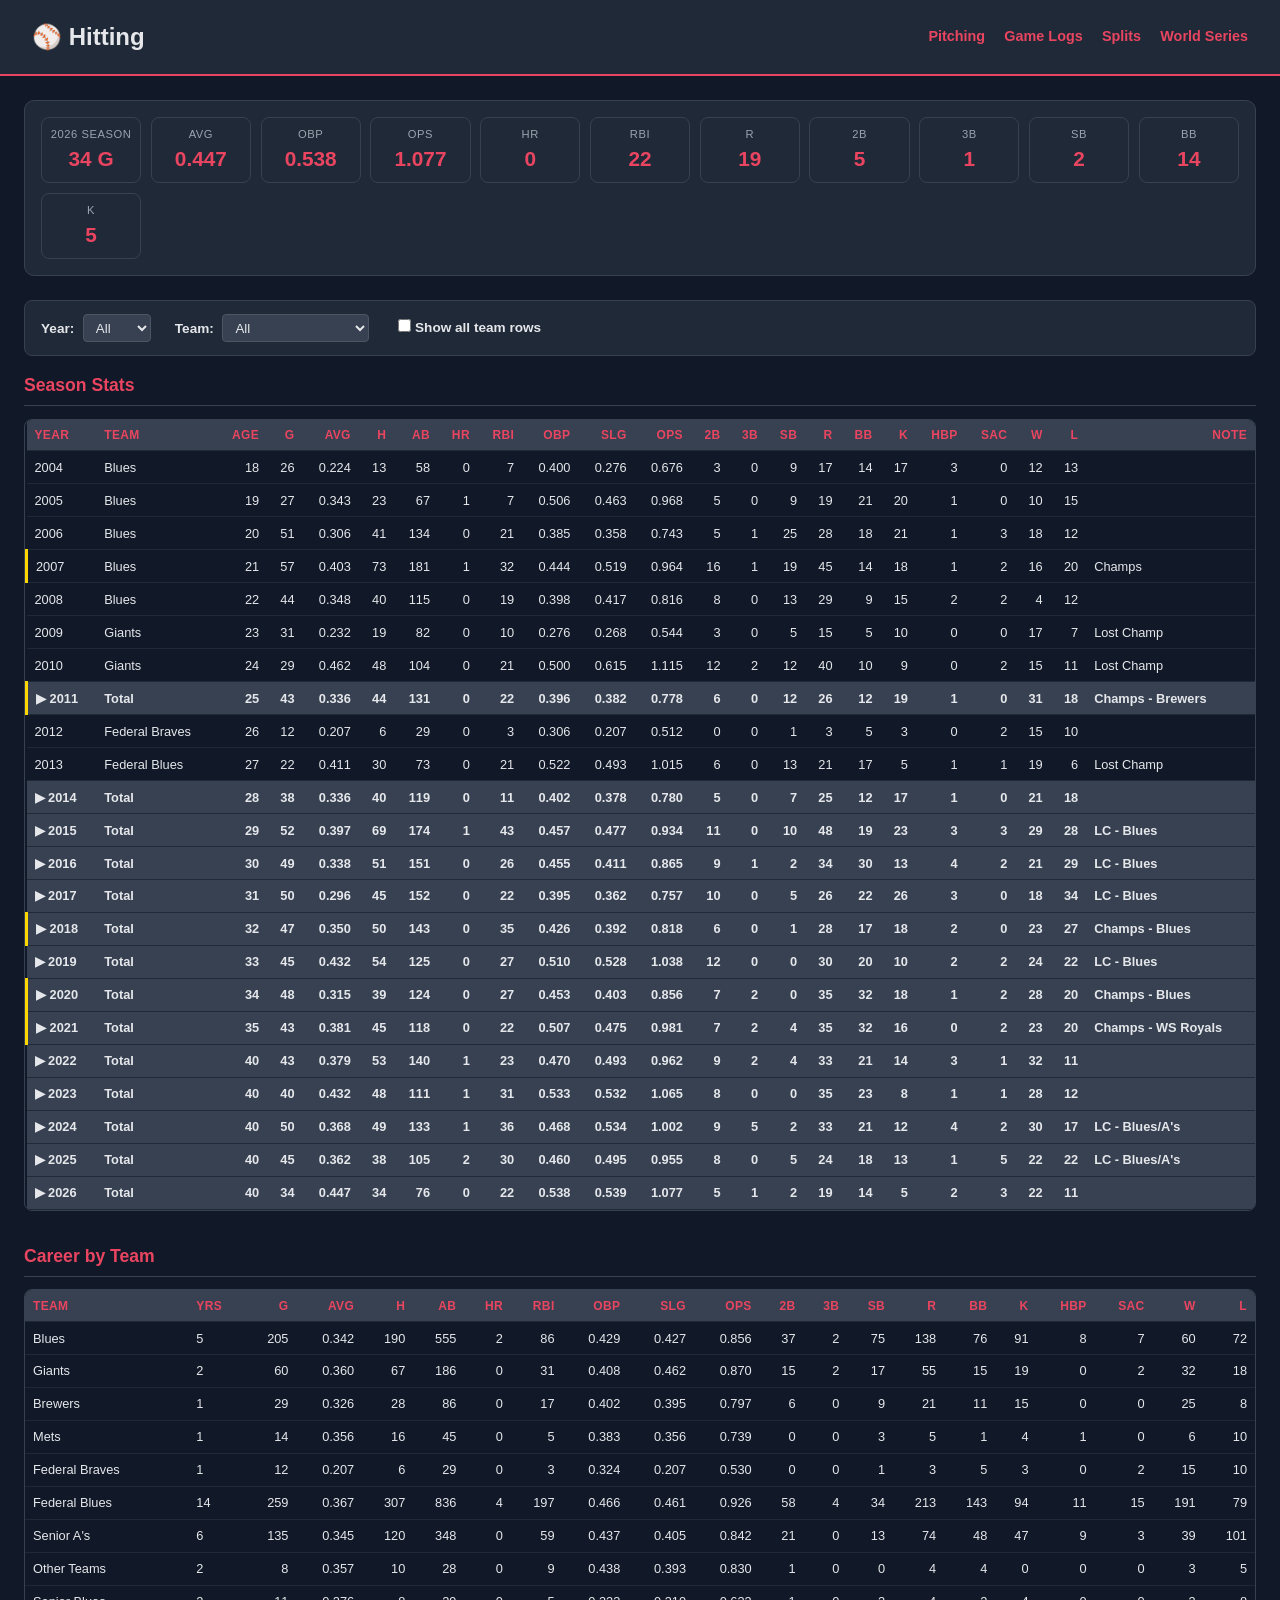
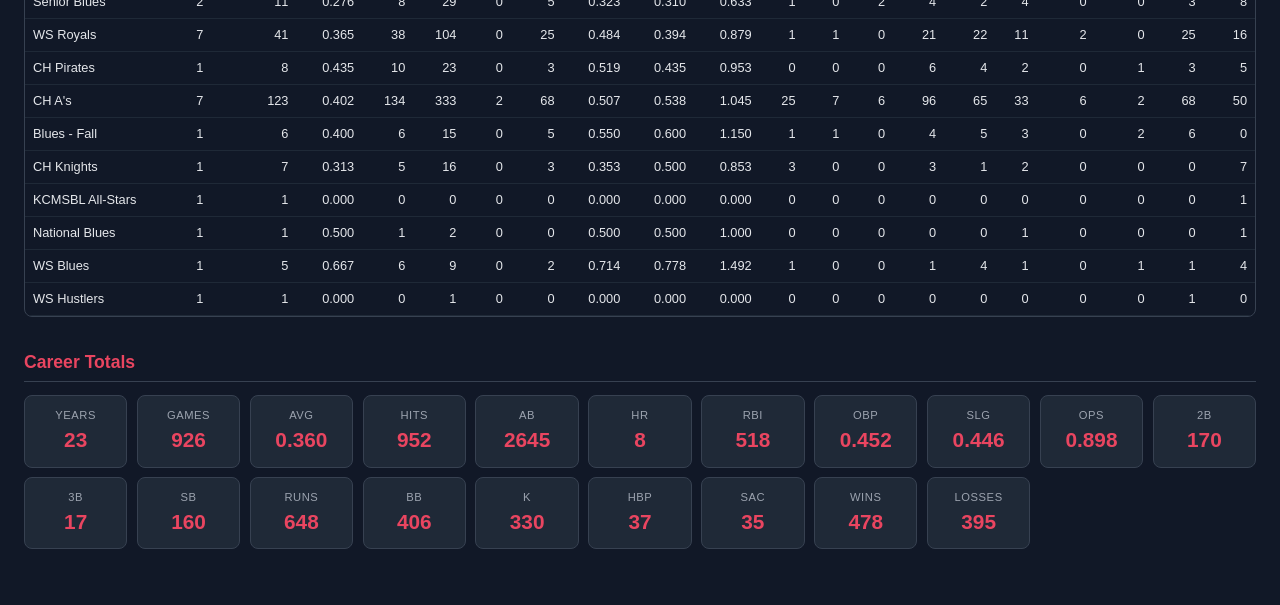
==== commit 6b20a5e0: "Rename WS nav to World Series; add 2026 WS games to the main stats page NAV: the link read "WS Royal" ====
--- a/index.html
+++ b/index.html
@@ -13,7 +13,7 @@
       <a href="pitching.html">Pitching</a>
       <a href="gamelogs/">Game Logs</a>
       <a href="splits.html">Splits</a>
-      <a href="royals/">WS Team</a>
+      <a href="royals/">World Series</a>
     </nav>
   </header>
 
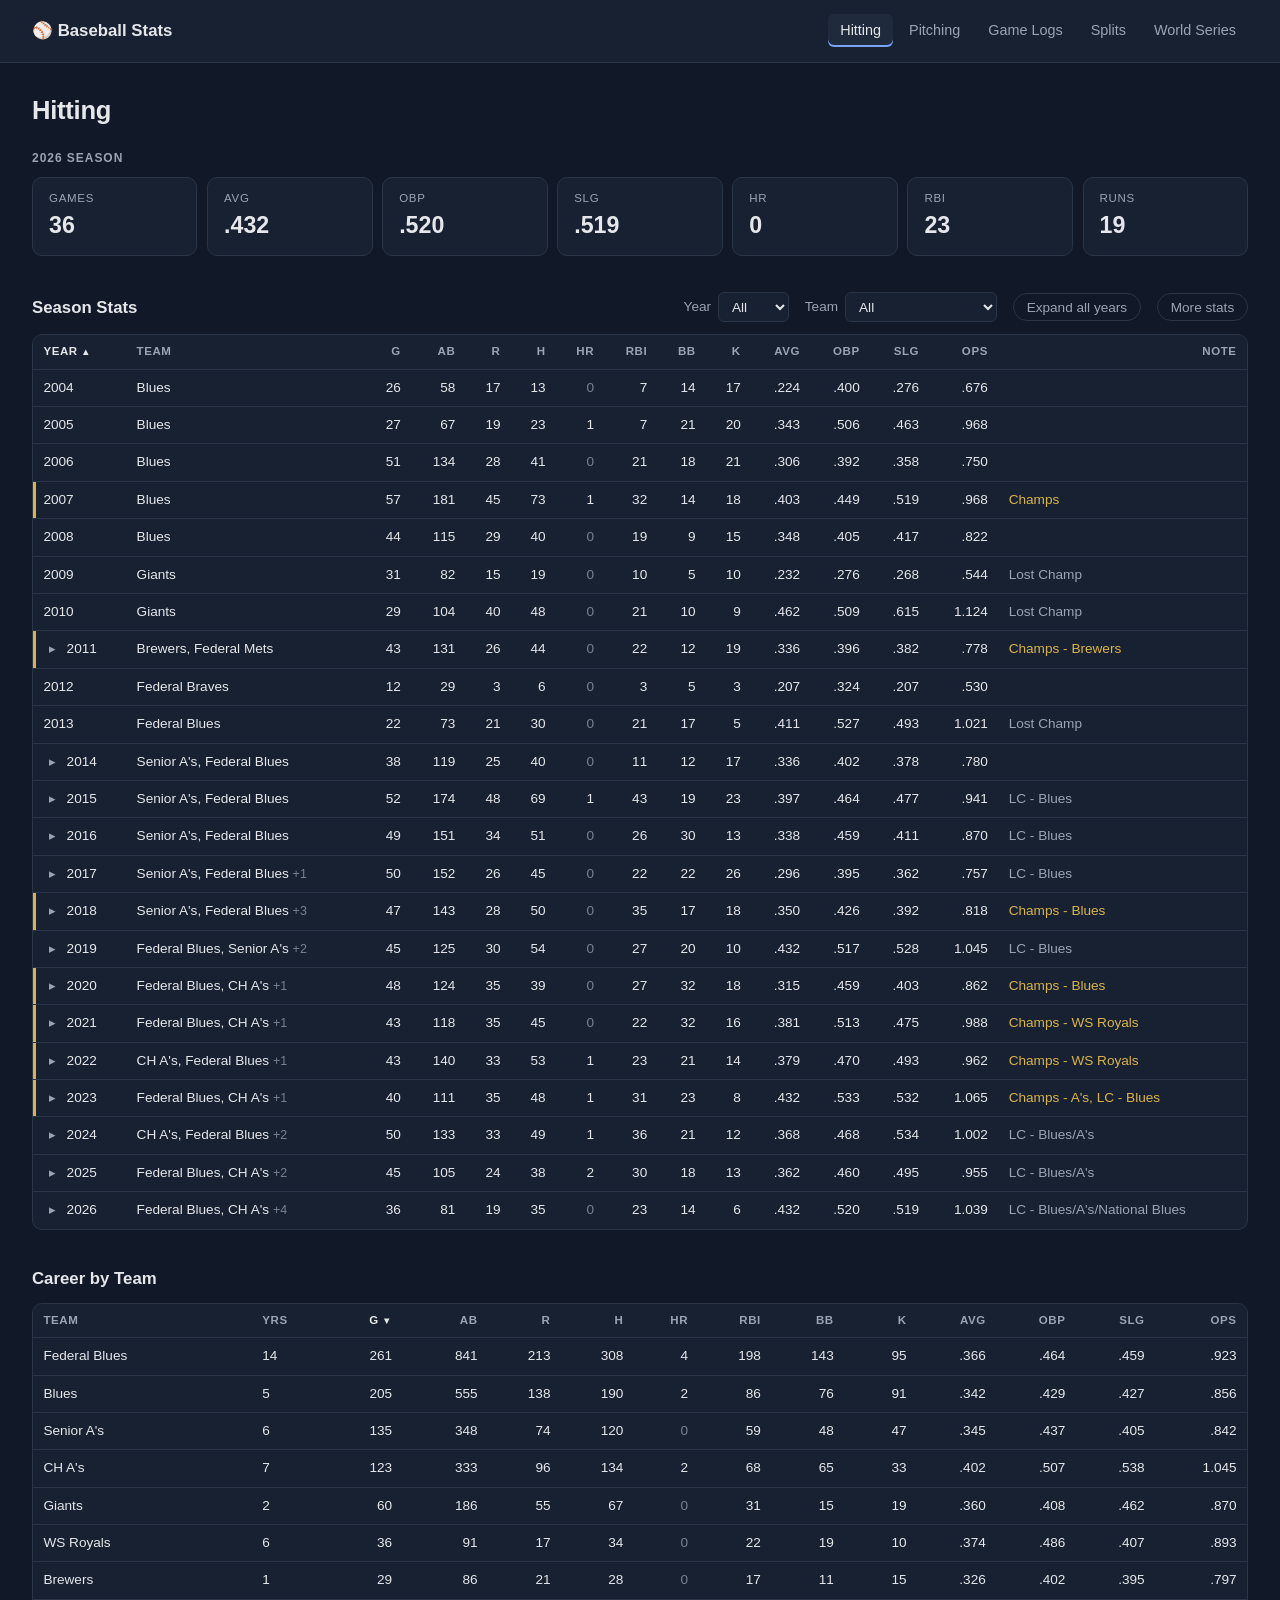
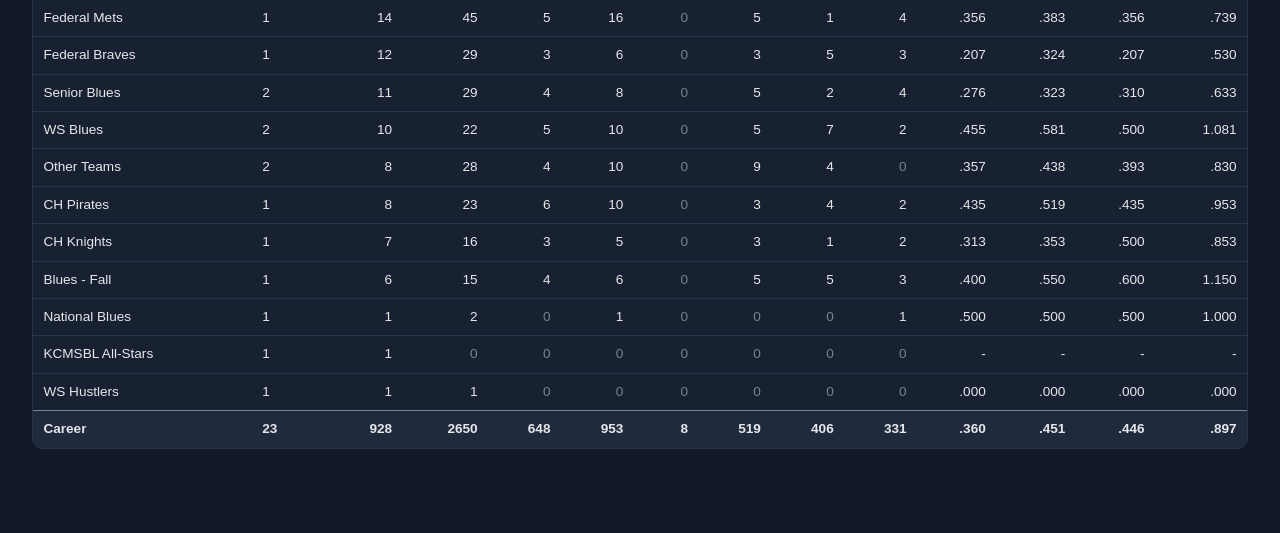
==== commit 100550a1: "Fix stat bugs and redesign the site on one shared stats library SHARED MATH: js/stats.js now holds i" ====
--- a/index.html
+++ b/index.html
@@ -7,9 +7,10 @@
   <link rel="stylesheet" href="css/style.css">
 </head>
 <body>
-  <header>
-    <h1>⚾ Hitting</h1>
-    <nav>
+  <header class="site-header">
+    <a class="brand" href="./">⚾ Baseball Stats</a>
+    <nav aria-label="Main">
+      <a href="./" aria-current="page">Hitting</a>
       <a href="pitching.html">Pitching</a>
       <a href="gamelogs/">Game Logs</a>
       <a href="splits.html">Splits</a>
@@ -18,65 +19,38 @@
   </header>
 
   <main>
-    <div class="hero" id="heroCard"></div>
+    <h1 class="page-title">Hitting</h1>
 
-    <section id="filters">
-      <label>Year:
-        <select id="yearFilter"><option value="">All</option></select>
-      </label>
-      <label>Team:
-        <select id="teamFilter"><option value="">All</option></select>
-      </label>
-      <label>
-        <input type="checkbox" id="hideTotals"> Show all team rows
-      </label>
+    <section aria-labelledby="heroTitle">
+      <h2 id="heroTitle" class="eyebrow">Current season</h2>
+      <div class="hero" id="heroCard"></div>
     </section>
 
-    <section id="seasons">
-      <h2>Season Stats</h2>
+    <section aria-labelledby="seasonsTitle">
+      <div class="section-head">
+        <h2 id="seasonsTitle">Season Stats</h2>
+        <div class="toolbar">
+          <label>Year <select id="yearFilter"><option value="">All</option></select></label>
+          <label>Team <select id="teamFilter"><option value="">All</option></select></label>
+          <button type="button" class="chip" id="expandAll" aria-pressed="false">Expand all years</button>
+          <button type="button" class="chip" id="moreToggle" aria-pressed="false">More stats</button>
+        </div>
+      </div>
       <div class="table-wrap">
-        <table id="seasonTable">
-          <thead><tr>
-            <th data-col="year">Year</th><th data-col="team">Team</th><th data-col="age">Age</th>
-            <th data-col="g">G</th><th data-col="avg">AVG</th><th data-col="h">H</th>
-            <th data-col="ab">AB</th><th data-col="hr">HR</th><th data-col="rbi">RBI</th>
-            <th data-col="obp">OBP</th><th data-col="slg">SLG</th><th data-col="ops">OPS</th>
-            <th data-col="2b">2B</th><th data-col="3b">3B</th><th data-col="sb">SB</th>
-            <th data-col="r">R</th><th data-col="bb">BB</th><th data-col="k">K</th>
-            <th data-col="hb">HBP</th><th data-col="s">SAC</th>
-            <th data-col="w">W</th><th data-col="l">L</th><th data-col="note">Note</th>
-          </tr></thead>
-          <tbody></tbody>
-        </table>
+        <table id="seasonTable"><thead></thead><tbody></tbody></table>
       </div>
     </section>
 
-    <section id="career">
-      <h2>Career by Team</h2>
+    <section aria-labelledby="careerTitle">
+      <div class="section-head"><h2 id="careerTitle">Career by Team</h2></div>
       <div class="table-wrap">
-        <table id="careerTable">
-          <thead><tr>
-            <th data-col="team">Team</th><th data-col="years">Yrs</th><th data-col="g">G</th>
-            <th data-col="avg">AVG</th><th data-col="h">H</th><th data-col="ab">AB</th>
-            <th data-col="hr">HR</th><th data-col="rbi">RBI</th><th data-col="obp">OBP</th>
-            <th data-col="slg">SLG</th><th data-col="ops">OPS</th>
-            <th data-col="2b">2B</th><th data-col="3b">3B</th><th data-col="sb">SB</th>
-            <th data-col="r">R</th><th data-col="bb">BB</th><th data-col="k">K</th>
-            <th data-col="hb">HBP</th><th data-col="s">SAC</th>
-            <th data-col="w">W</th><th data-col="l">L</th>
-          </tr></thead>
-          <tbody></tbody>
-        </table>
+        <table id="careerTable"><thead></thead><tbody></tbody><tfoot></tfoot></table>
       </div>
-    </section>
-
-    <section id="totals">
-      <h2>Career Totals</h2>
-      <div id="totalsCard"></div>
     </section>
   </main>
 
   <script src="js/config.js"></script>
+  <script src="js/stats.js"></script>
   <script src="js/app.js"></script>
 </body>
 </html>
--- a/css/style.css
+++ b/css/style.css
@@ -1,198 +1,197 @@
+/* One accent color, used only for links and selected controls. Everything else is
+   neutral so the numbers carry the page. Gold marks championships; green/red appear
+   only on the W/L letter of a result. */
+:root {
+  --bg: #111827;
+  --surface: #182131;
+  --surface-2: #1f2a3c;
+  --border: #2a3547;
+  --text: #e5e7eb;
+  --muted: #9aa4b2;
+  --dim: #778293;
+  --accent: #7aa2f7;
+  --gold: #d9b44a;
+  --win: #4ade80;
+  --loss: #f87171;
+}
+
 * { margin: 0; padding: 0; box-sizing: border-box; }
 
 body {
-  font-family: -apple-system, BlinkMacSystemFont, 'Segoe UI', sans-serif;
-  background: #111827;
-  color: #e5e7eb;
+  font-family: -apple-system, BlinkMacSystemFont, 'Segoe UI', Roboto, sans-serif;
+  background: var(--bg);
+  color: var(--text);
   line-height: 1.5;
+  font-size: 15px;
 }
 
-header {
-  background: #1f2937;
-  padding: 1.2rem 2rem;
-  border-bottom: 2px solid #e94560;
-  display: flex;
-  align-items: center;
-  justify-content: space-between;
-  flex-wrap: wrap;
-  gap: 0.5rem;
+a { color: var(--accent); }
+:focus-visible { outline: 2px solid var(--accent); outline-offset: 2px; border-radius: 4px; }
+
+/* ---------- Header / nav ---------- */
+.site-header {
+  display: flex; align-items: center; justify-content: space-between; flex-wrap: wrap;
+  gap: 0.75rem 1.5rem;
+  padding: 0.9rem 2rem;
+  border-bottom: 1px solid var(--border);
+  background: var(--surface);
+}
+.brand { color: var(--text); font-weight: 700; font-size: 1.05rem; text-decoration: none; }
+.site-header nav { display: flex; gap: 0.25rem; flex-wrap: wrap; }
+.site-header nav a {
+  color: var(--muted); text-decoration: none; font-weight: 500; font-size: 0.9rem;
+  padding: 0.35rem 0.75rem; border-radius: 6px;
+}
+.site-header nav a:hover { color: var(--text); background: var(--surface-2); }
+.site-header nav a[aria-current="page"] { color: var(--text); background: var(--surface-2); box-shadow: inset 0 -2px 0 var(--accent); }
+
+main { max-width: 1280px; margin: 0 auto; padding: 1.75rem 2rem 3rem; }
+.page-title { font-size: 1.6rem; font-weight: 700; margin-bottom: 1.25rem; letter-spacing: -0.01em; }
+.breadcrumb { color: var(--muted); font-size: 0.85rem; margin-bottom: 0.25rem; }
+.breadcrumb a { text-decoration: none; }
+
+section { margin-bottom: 2.25rem; }
+h2 { font-size: 1.05rem; font-weight: 600; color: var(--text); }
+.eyebrow { font-size: 0.75rem; font-weight: 600; color: var(--muted); text-transform: uppercase; letter-spacing: 0.08em; margin-bottom: 0.6rem; }
+.section-head { display: flex; align-items: center; justify-content: space-between; flex-wrap: wrap; gap: 0.75rem; margin-bottom: 0.75rem; }
+.meta { color: var(--muted); font-size: 0.85rem; }
+.footnote { color: var(--dim); font-size: 0.78rem; margin-top: 0.5rem; }
+.empty { text-align: center !important; color: var(--muted); padding: 1.5rem !important; }
+
+.error-banner {
+  background: #3b1d24; border: 1px solid #7f1d1d; color: #fecaca;
+  padding: 0.7rem 1rem; border-radius: 8px; margin-bottom: 1rem; font-size: 0.9rem;
 }
 
-header h1 { font-size: 1.5rem; }
-
-nav { display: flex; gap: 1.2rem; flex-wrap: wrap; }
-nav a {
-  color: #e94560;
-  text-decoration: none;
-  font-weight: 600;
-  font-size: 0.9rem;
-}
-nav a:hover { text-decoration: underline; }
-
-main { max-width: 1400px; margin: 0 auto; padding: 1.5rem; }
-
-/* Hero */
+/* ---------- Hero ---------- */
 .hero {
   display: grid;
-  grid-template-columns: repeat(auto-fit, minmax(100px, 1fr));
+  grid-template-columns: repeat(auto-fit, minmax(110px, 1fr));
   gap: 0.6rem;
-  margin-bottom: 1.5rem;
-  padding: 1rem;
-  background: #1f2937;
-  border-radius: 10px;
-  border: 1px solid #374151;
+  margin-bottom: 1rem;
 }
+.stat-card { background: var(--surface); border: 1px solid var(--border); border-radius: 10px; padding: 0.8rem 1rem; min-width: 0; }
+.stat-card .label { font-size: 0.72rem; color: var(--muted); text-transform: uppercase; letter-spacing: 0.06em; }
+.stat-card .value { font-size: 1.45rem; font-weight: 700; color: var(--text); font-variant-numeric: tabular-nums; }
 
-.hero .stat-card {
-  background: transparent;
-  padding: 0.5rem;
+/* ---------- Controls ---------- */
+.toolbar { display: flex; align-items: center; flex-wrap: wrap; gap: 0.6rem 1rem; }
+.toolbar.filters { margin-bottom: 1.25rem; }
+.toolbar label { display: flex; align-items: center; gap: 0.45rem; font-size: 0.85rem; color: var(--muted); }
+select, input[type="number"] {
+  background: var(--surface); color: var(--text); border: 1px solid var(--border);
+  padding: 0.35rem 0.55rem; border-radius: 6px; font-size: 0.85rem; font-family: inherit;
 }
+input[type="number"] { width: 4.5rem; }
 
-/* Tabs */
-.tabs {
-  display: flex;
-  gap: 0;
-  margin-bottom: 1.5rem;
-  border-bottom: 2px solid #374151;
+.chip, .segmented button, .tabs [role="tab"] {
+  background: transparent; color: var(--muted); border: 1px solid var(--border);
+  padding: 0.35rem 0.8rem; border-radius: 999px; font-size: 0.85rem; font-family: inherit; cursor: pointer;
 }
+.chip:hover, .segmented button:hover { color: var(--text); border-color: var(--dim); }
+.chip[aria-pressed="true"], .segmented button[aria-pressed="true"] {
+  color: var(--text); background: var(--surface-2); border-color: var(--accent);
+}
+.chip-row { display: flex; flex-wrap: wrap; gap: 0.5rem; margin-bottom: 1rem; }
+.segmented { display: inline-flex; margin-bottom: 0.75rem; }
+.segmented button { border-radius: 0; }
+.segmented button:first-child { border-radius: 999px 0 0 999px; }
+.segmented button:last-child { border-radius: 0 999px 999px 0; margin-left: -1px; }
+.toolbar .segmented { margin-bottom: 0; }
 
-.tab-btn {
-  padding: 0.7rem 1.5rem;
-  background: transparent;
-  border: none;
-  color: #9ca3af;
-  font-size: 0.95rem;
-  font-weight: 600;
-  cursor: pointer;
-  border-bottom: 2px solid transparent;
-  margin-bottom: -2px;
-  transition: color 0.2s, border-color 0.2s;
+.tabs { display: flex; align-items: center; gap: 0.25rem; border-bottom: 1px solid var(--border); margin-bottom: 1.5rem; }
+.tabs [role="tab"] {
+  border: none; border-radius: 0; padding: 0.6rem 1rem; font-weight: 500; font-size: 0.92rem;
+  border-bottom: 2px solid transparent; margin-bottom: -1px; white-space: nowrap;
 }
+.tabs-aside { white-space: nowrap; }
+.tabs [role="tab"]:hover { color: var(--text); }
+.tabs [role="tab"][aria-selected="true"] { color: var(--text); border-bottom-color: var(--accent); }
+.tabs-aside { margin-left: auto; }
 
-.tab-btn:hover { color: #e5e7eb; }
-.tab-btn.active {
-  color: #e94560;
-  border-bottom-color: #e94560;
+/* ---------- Tables ---------- */
+.table-wrap { overflow-x: auto; border: 1px solid var(--border); border-radius: 10px; background: var(--surface); }
+table { width: 100%; border-collapse: collapse; font-size: 0.85rem; font-variant-numeric: tabular-nums; }
+th, td { padding: 0.5rem 0.65rem; text-align: right; white-space: nowrap; }
+td { border-top: 1px solid var(--border); }
+th {
+  position: sticky; top: 0; z-index: 1;
+  background: var(--surface); color: var(--muted);
+  font-size: 0.72rem; font-weight: 600; text-transform: uppercase; letter-spacing: 0.05em;
+  border-bottom: 1px solid var(--border);
 }
+th:first-child, td:first-child, th:nth-child(2), td:nth-child(2) { text-align: left; }
+th.sortable { cursor: pointer; user-select: none; }
+th.sortable:hover { color: var(--text); }
+th.sort-asc, th.sort-desc { color: var(--text); }
+th.sort-asc::after { content: ' ▲'; font-size: 0.6rem; }
+th.sort-desc::after { content: ' ▼'; font-size: 0.6rem; }
+tbody tr:hover td { background: var(--surface-2); }
 
-.tab-content { display: none; }
-.tab-content.active { display: block; }
+/* Secondary columns, shown with "More stats". */
+.x { display: none; }
+body.show-more .x { display: table-cell; }
 
-/* Sections */
-section { margin-bottom: 2rem; }
+.zero { color: var(--dim); }
+td.note { text-align: left; color: var(--muted); white-space: normal; min-width: 10rem; }
+.more-teams { color: var(--dim); font-size: 0.78rem; }
 
-h2 {
-  color: #e94560;
-  margin-bottom: 0.8rem;
-  font-size: 1.1rem;
-  border-bottom: 1px solid #374151;
-  padding-bottom: 0.4rem;
+tr.total-row td, tfoot td { font-weight: 600; background: var(--surface-2); border-top: 1px solid var(--dim); }
+tr.champ-row td:first-child { box-shadow: inset 3px 0 0 var(--gold); }
+tr.champ-row td.note { color: var(--gold); }
+tr.sub-row td { color: var(--muted); }
+tr.sub-row td:nth-child(2) { padding-left: 1.6rem; }
+
+button.expand {
+  background: none; border: none; color: var(--muted); cursor: pointer;
+  font-size: 0.8rem; width: 1.2rem; margin-right: 0.25rem; padding: 0;
 }
+button.expand:hover { color: var(--text); }
 
-/* Filters */
-#filters {
-  display: flex;
-  gap: 1.5rem;
-  align-items: center;
-  flex-wrap: wrap;
-  padding: 0.8rem 1rem;
-  background: #1f2937;
-  border-radius: 8px;
-  margin-bottom: 1rem;
-  border: 1px solid #374151;
+.res { font-weight: 700; }
+.res-w { color: var(--win); }
+.res-l { color: var(--loss); }
+.res-t { color: var(--muted); }
+
+/* Game logs: the first several columns are text. */
+#gamelogTable td:nth-child(-n+5), #gamelogTable th:nth-child(-n+5),
+#pitchingLogTable td:nth-child(-n+4), #pitchingLogTable th:nth-child(-n+4),
+#battingTable td:nth-child(-n+3), #battingTable th:nth-child(-n+3),
+.box-score td:first-child { text-align: left; }
+.player-page #pitchingTable td:nth-child(-n+4), .player-page #pitchingTable th:nth-child(-n+4) { text-align: left; }
+
+/* ---------- World Series ---------- */
+a.player-link, a.box-link { color: inherit; text-decoration: none; border-bottom: 1px dotted var(--dim); }
+a.player-link:hover, a.box-link:hover { color: var(--accent); border-bottom-color: var(--accent); }
+tr.clickable { cursor: pointer; }
+.box-score { margin-top: 1.5rem; }
+.box-score:focus { outline: none; }
+.box-score h3 { font-size: 1.1rem; margin-bottom: 0.2rem; }
+.box-score h4 { font-size: 0.8rem; color: var(--muted); text-transform: uppercase; letter-spacing: 0.06em; margin: 1.25rem 0 0.5rem; }
+.box-score .meta { margin-bottom: 0.75rem; }
+.linescore tr.us td { font-weight: 600; }
+.box-score .sub { padding-left: 1rem; color: var(--muted); }
+.box-notes { display: flex; flex-wrap: wrap; gap: 0.4rem 1.25rem; color: var(--muted); font-size: 0.82rem; margin-top: 0.75rem; }
+.box-notes b { color: var(--text); font-weight: 600; }
+.tag { font-size: 0.68rem; color: var(--muted); border: 1px solid var(--border); border-radius: 4px; padding: 0 0.3rem; margin-left: 0.35rem; }
+
+/* ---------- Small screens ---------- */
+@media (max-width: 720px) {
+  body { font-size: 14px; }
+  .site-header { padding: 0.75rem 1rem; }
+  .site-header nav a { padding: 0.3rem 0.55rem; font-size: 0.85rem; }
+  main { padding: 1.25rem 0.9rem 2.5rem; }
+  .page-title { font-size: 1.35rem; }
+  .hero { grid-template-columns: repeat(3, minmax(0, 1fr)); }
+  .stat-card { padding: 0.6rem 0.7rem; }
+  .stat-card .value { font-size: 1.2rem; }
+  table { font-size: 0.8rem; }
+  th, td { padding: 0.45rem 0.5rem; }
+  /* Keep the first column in view while the table scrolls sideways. */
+  td:first-child, th:first-child { position: sticky; left: 0; z-index: 2; background: var(--surface); }
+  th:first-child { z-index: 3; }
+  tr.total-row td:first-child, tfoot td:first-child { background: var(--surface-2); }
+  .tabs { overflow-x: auto; }
+  .tabs [role="tab"] { padding: 0.55rem 0.7rem; }
+  .tabs-aside { margin-left: 0.5rem; }
 }
-
-#filters label { font-weight: 600; font-size: 0.85rem; }
-
-#filters select, #filters input[type="checkbox"] {
-  background: #374151;
-  color: #e5e7eb;
-  border: 1px solid #4b5563;
-  padding: 0.3rem 0.5rem;
-  border-radius: 4px;
-  margin-left: 0.3rem;
-}
-
-/* Tables */
-.table-wrap { overflow-x: auto; border-radius: 8px; border: 1px solid #374151; }
-
-table {
-  width: 100%;
-  border-collapse: collapse;
-  font-size: 0.8rem;
-}
-
-th, td {
-  padding: 0.4rem 0.5rem;
-  text-align: right;
-  white-space: nowrap;
-  border-bottom: 1px solid #1f2937;
-}
-
-th {
-  background: #374151;
-  color: #e94560;
-  cursor: pointer;
-  position: sticky;
-  top: 0;
-  user-select: none;
-  font-size: 0.75rem;
-  text-transform: uppercase;
-  letter-spacing: 0.03em;
-}
-th:hover { background: #4b5563; }
-th.sort-asc::after { content: ' ▲'; }
-th.sort-desc::after { content: ' ▼'; }
-
-td:first-child, th:first-child,
-td:nth-child(2), th:nth-child(2) { text-align: left; }
-
-tr:hover { background: #1f2937; }
-tr.total-row { background: #374151; font-weight: 700; }
-tr.champ-row { border-left: 3px solid gold; }
-tr.expandable:hover { background: #4b5563; }
-
-/* Stat Cards */
-#totalsCard, #pitchingTotalsCard, .totals-card-grid {
-  display: grid;
-  grid-template-columns: repeat(auto-fill, minmax(100px, 1fr));
-  gap: 0.6rem;
-}
-
-.stat-card {
-  background: #1f2937;
-  padding: 0.7rem;
-  border-radius: 8px;
-  text-align: center;
-  border: 1px solid #374151;
-}
-.stat-card .label { font-size: 0.7rem; color: #9ca3af; text-transform: uppercase; letter-spacing: 0.05em; }
-.stat-card .value { font-size: 1.3rem; font-weight: 700; color: #e94560; }
-
-@media (max-width: 768px) {
-  header { padding: 1rem; flex-direction: column; align-items: flex-start; }
-  main { padding: 0.75rem; }
-  #filters { flex-direction: column; gap: 0.5rem; }
-  table { font-size: 0.7rem; }
-  th, td { padding: 0.3rem 0.4rem; }
-  .hero { grid-template-columns: repeat(3, 1fr); }
-  .tab-btn { padding: 0.5rem 1rem; font-size: 0.85rem; }
-}
-
-/* Split tabs */
-.split-tab {
-  padding: 6px 14px;
-  border-radius: 4px;
-  border: 1px solid #444;
-  background: transparent;
-  color: #ccc;
-  font-size: 0.85rem;
-  cursor: pointer;
-  transition: all 0.15s;
-}
-.split-tab:hover { background: #333; color: #fff; }
-.split-tab.active { background: #4caf50; color: #fff; border-color: #4caf50; }
-
-/* Sortable headers */
-.sortable { cursor: pointer; user-select: none; }
-.sortable:hover { color: #4caf50; }
